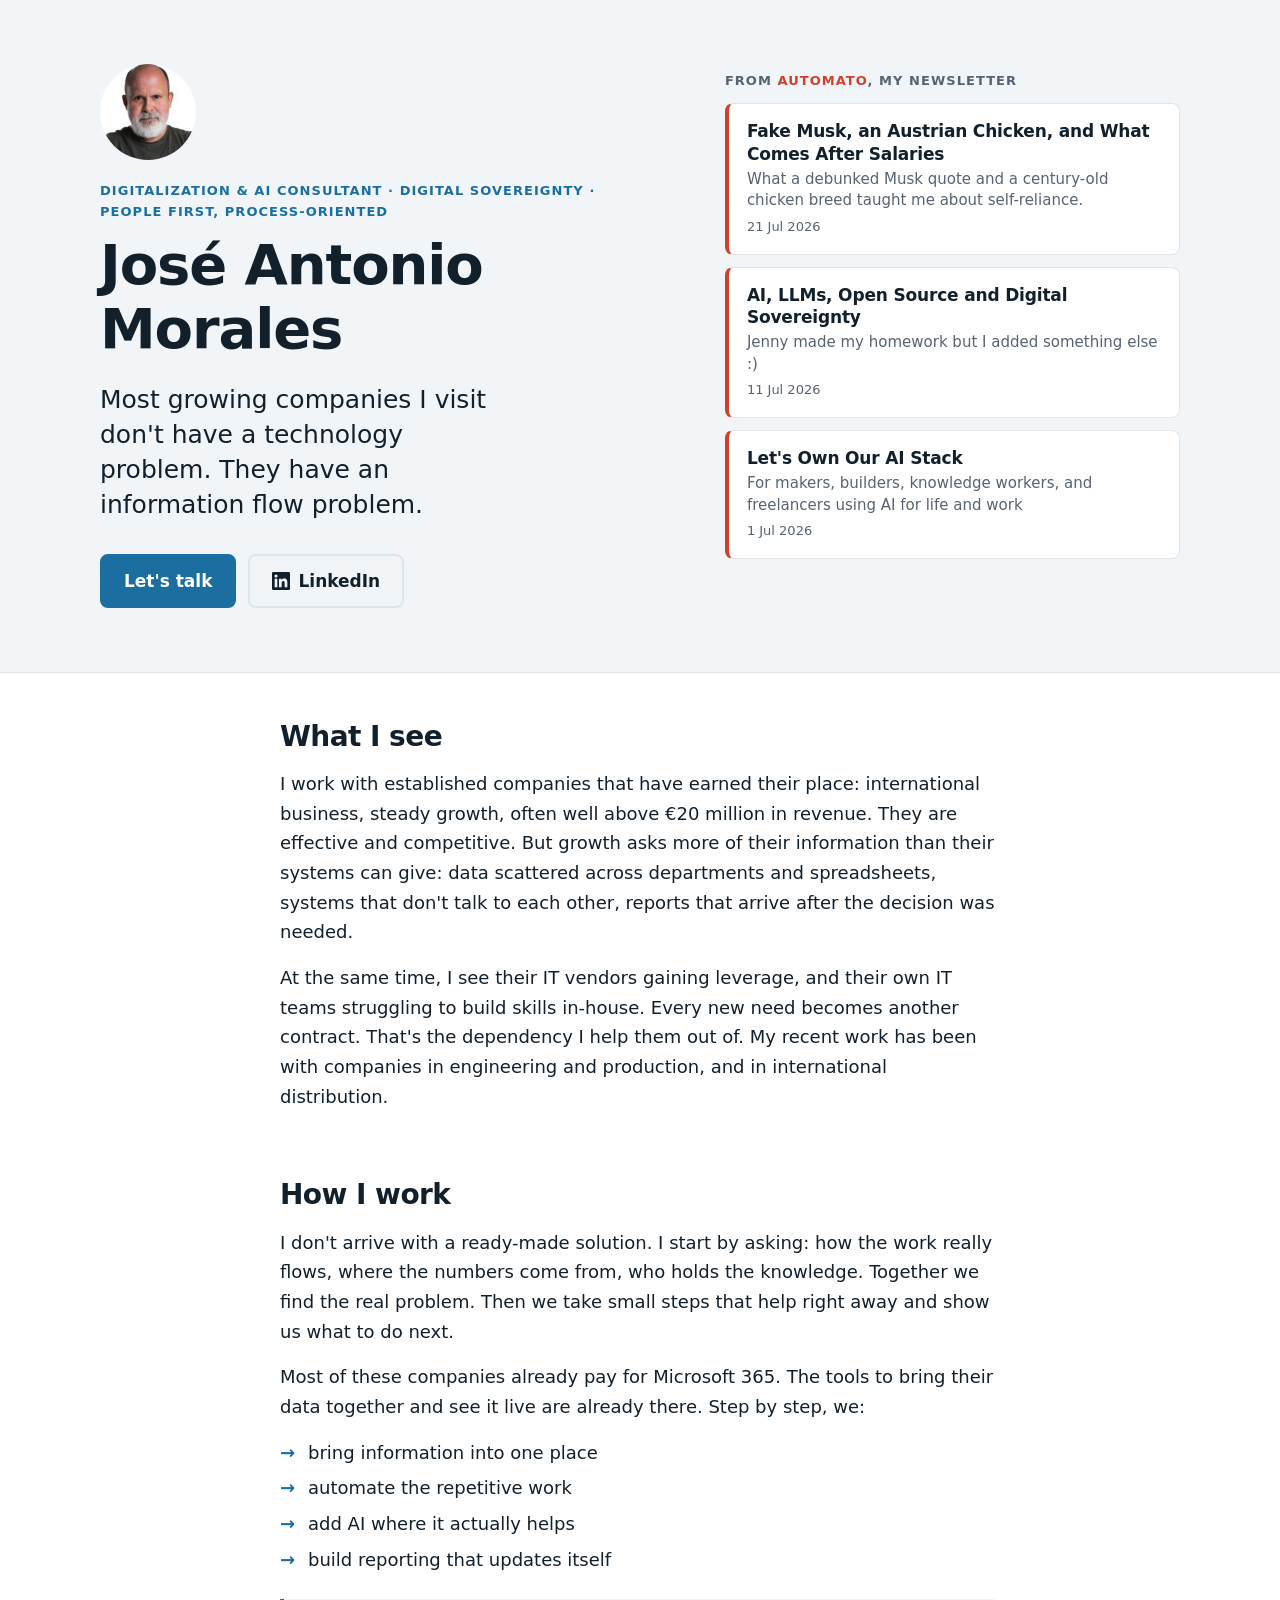
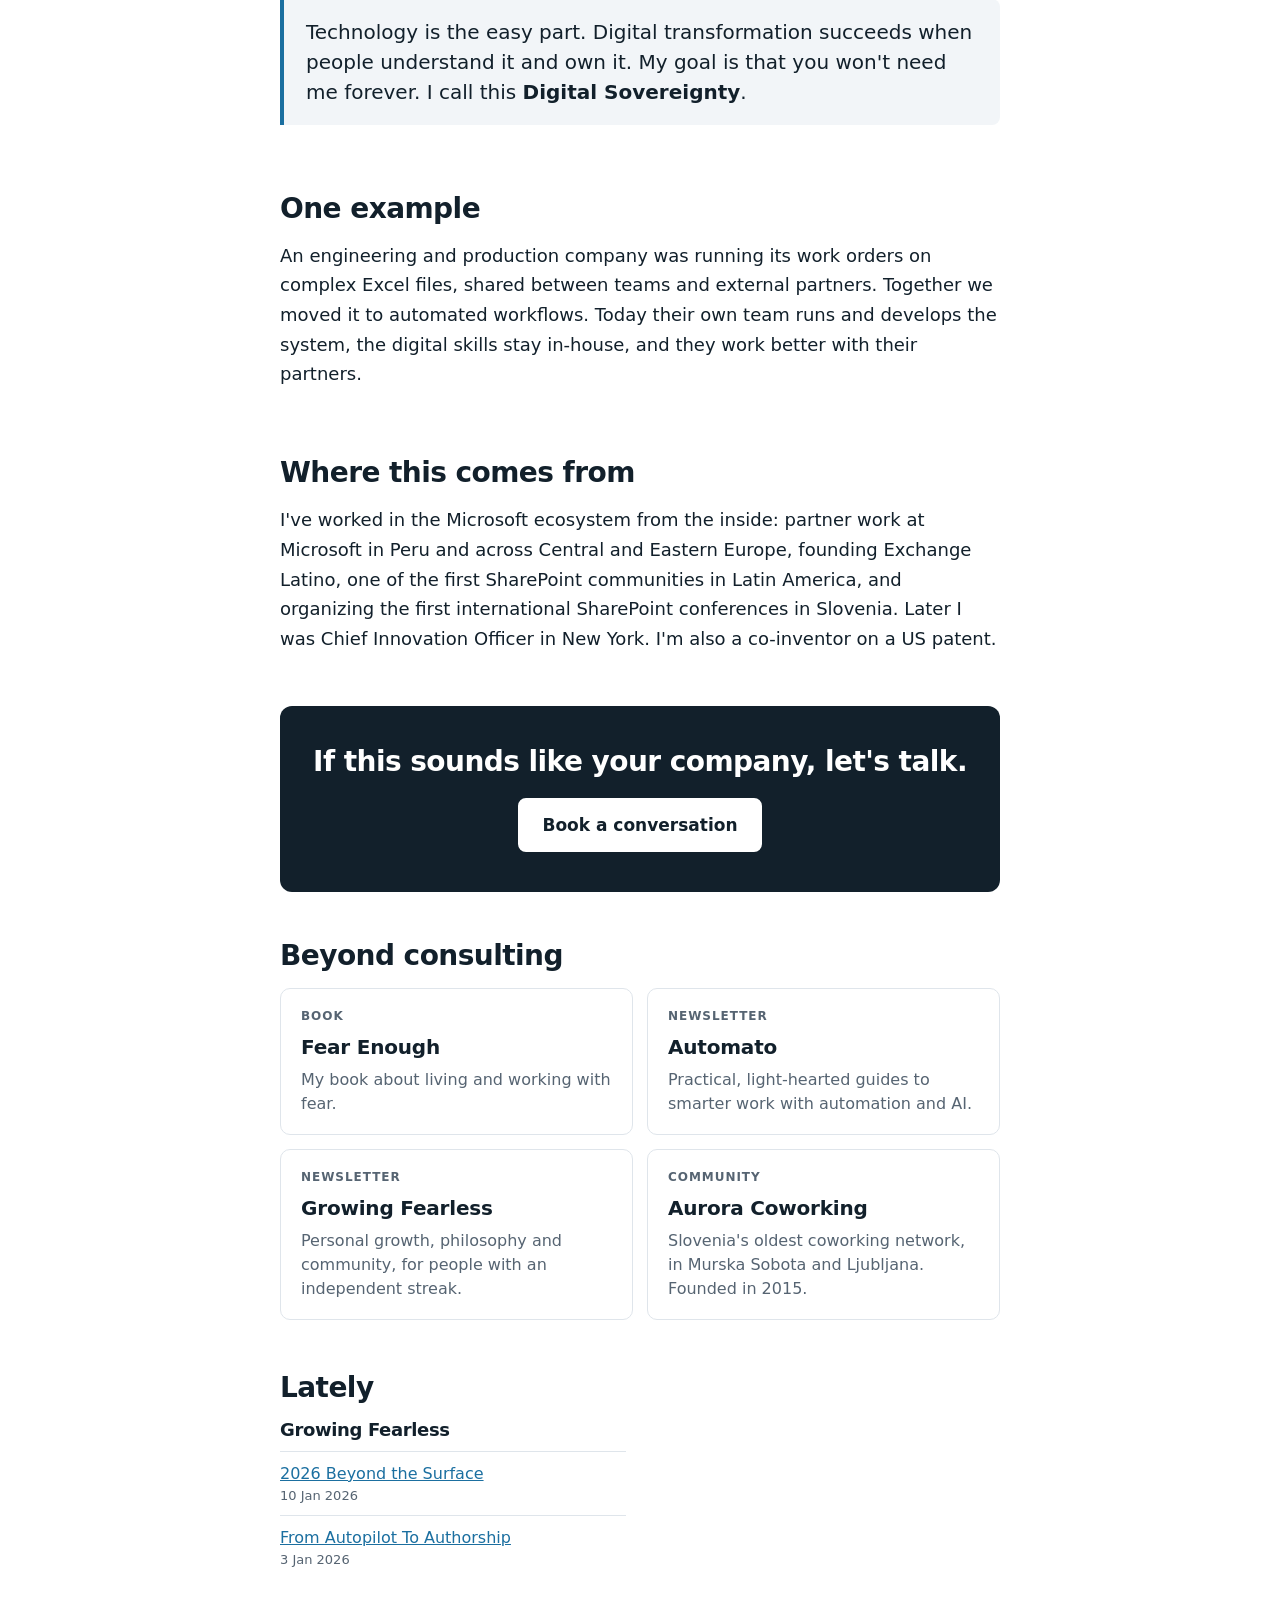
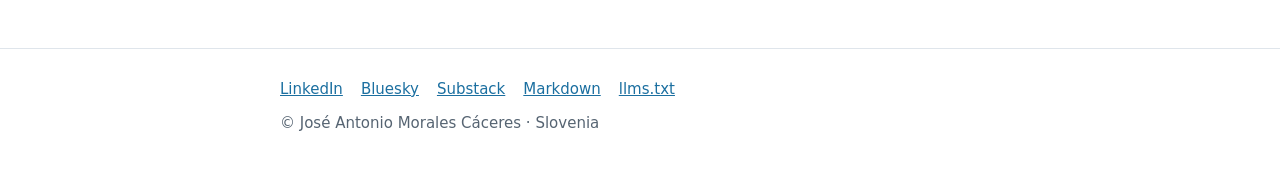
==== index.html @ 381c2087 "Name the industries; example is an engineering and production company Co-Authored-By: Claude Opus 5." ====
<!doctype html>
<html lang="en">
<head>
<meta charset="utf-8">
<meta name="viewport" content="width=device-width, initial-scale=1">
<title>José Antonio Morales – Digitalization &amp; AI Consultant</title>
<meta name="description" content="I help companies move from scattered Excel files to one system they own, with live reporting and AI where it helps. Microsoft 365, SharePoint, Digital Sovereignty.">
<link rel="canonical" href="https://jose.morales.si/">
<meta property="og:type" content="website">
<meta property="og:url" content="https://jose.morales.si/">
<meta property="og:title" content="José Antonio Morales – Digitalization &amp; AI Consultant">
<meta property="og:description" content="From scattered spreadsheets to one system your team owns. Digital Sovereignty, Microsoft 365 and AI.">
<meta property="og:image" content="https://jose.morales.si/assets/card.jpg">
<meta name="twitter:card" content="summary_large_image">
<link rel="alternate" type="text/markdown" href="/index.md" title="This page as Markdown">
<link rel="stylesheet" href="/assets/style.css">
<script type="application/ld+json">
{
  "@context": "https://schema.org",
  "@type": "Person",
  "name": "José Antonio Morales Cáceres",
  "alternateName": "Jose Antonio Morales C.",
  "url": "https://jose.morales.si/",
  "jobTitle": "Digitalization & AI Consultant",
  "address": { "@type": "PostalAddress", "addressCountry": "SI" },
  "knowsAbout": ["Digital Sovereignty", "Microsoft 365", "SharePoint", "Workflow automation", "AI adoption", "Live reporting", "Community building"],
  "sameAs": [
    "https://www.linkedin.com/in/lijoseamorales/",
    "https://bsky.app/profile/morales.si",
    "https://automato.substack.com",
    "https://growingfearless.substack.com",
    "https://fearenough.com"
  ]
}
</script>
</head>
<body>

<header class="hero">
  <div class="wrap-wide hero-grid">
    <div class="hero-main">
      <img class="portrait" src="/assets/jose.jpg" alt="José Antonio Morales" width="96" height="96" onerror="this.remove()">
      <p class="eyebrow"><span>Digitalization &amp; AI Consultant</span> · <span>Digital Sovereignty</span> · <span>People first, process&#8209;oriented</span></p>
      <h1>José Antonio Morales</h1>
      <p class="lede">Most growing companies I visit don't have a technology problem. They have an information flow problem.</p>
      <div class="actions">
        <a class="btn" href="https://calendly.com/joseantoniomorales/b4contact-free-intro-call">Let's talk</a>
        <a class="btn btn-ghost" href="https://www.linkedin.com/in/lijoseamorales/">
          <svg aria-hidden="true" width="18" height="18" viewBox="0 0 24 24"><path fill="currentColor" d="M20.45 20.45h-3.56v-5.57c0-1.33-.03-3.04-1.85-3.04-1.85 0-2.14 1.45-2.14 2.94v5.67H9.34V9h3.42v1.56h.05c.48-.9 1.64-1.85 3.37-1.85 3.6 0 4.27 2.37 4.27 5.46v6.28zM5.34 7.43a2.06 2.06 0 1 1 0-4.13 2.06 2.06 0 0 1 0 4.13zM7.12 20.45H3.56V9h3.56v11.45zM22.22 0H1.77C.79 0 0 .77 0 1.73v20.54C0 23.23.79 24 1.77 24h20.45c.98 0 1.78-.77 1.78-1.73V1.73C24 .77 23.2 0 22.22 0z"/></svg>
          LinkedIn
        </a>
      </div>
    </div>
    <aside class="hero-side" aria-labelledby="automato-h">
      <p class="side-k" id="automato-h">From <a href="https://automato.substack.com">Automato</a>, my newsletter</p>
      <div id="automato-cards" class="side-cards">
        <a class="post" href="https://automato.substack.com"><span class="post-t">Read Automato</span><span class="post-d">Practical guides to smarter work with automation and AI.</span></a>
      </div>
    </aside>
  </div>
</header>

<main class="wrap">

  <section>
    <h2>What I see</h2>
    <p>I work with established companies that have earned their place: international business, steady growth, often well above €20 million in revenue. They are effective and competitive. But growth asks more of their information than their systems can give: data scattered across departments and spreadsheets, systems that don't talk to each other, reports that arrive after the decision was needed.</p>
    <p>At the same time, I see their IT vendors gaining leverage, and their own IT teams struggling to build skills in-house. Every new need becomes another contract. That's the dependency I help them out of. My recent work has been with companies in engineering and production, and in international distribution.</p>
  </section>

  <section>
    <h2>How I work</h2>
    <p>I don't arrive with a ready-made solution. I start by asking: how the work really flows, where the numbers come from, who holds the knowledge. Together we find the real problem. Then we take small steps that help right away and show us what to do next.</p>
    <p>Most of these companies already pay for Microsoft 365. The tools to bring their data together and see it live are already there. Step by step, we:</p>
    <ul class="ticks">
      <li>bring information into one place</li>
      <li>automate the repetitive work</li>
      <li>add AI where it actually helps</li>
      <li>build reporting that updates itself</li>
    </ul>
    <p class="pull">Technology is the easy part. Digital transformation succeeds when people understand it and own it. My goal is that you won't need me forever. I call this <strong>Digital Sovereignty</strong>.</p>
  </section>

  <section>
    <h2>One example</h2>
    <p>An engineering and production company was running its work orders on complex Excel files, shared between teams and external partners. Together we moved it to automated workflows. Today their own team runs and develops the system, the digital skills stay in-house, and they work better with their partners.</p>
  </section>

  <section>
    <h2>Where this comes from</h2>
    <p>I've worked in the Microsoft ecosystem from the inside: partner work at Microsoft in Peru and across Central and Eastern Europe, founding Exchange Latino, one of the first SharePoint communities in Latin America, and organizing the first international SharePoint conferences in Slovenia. Later I was Chief Innovation Officer in New York. I'm also a co-inventor on a US patent.</p>
  </section>

  <section class="cta">
    <h2>If this sounds like your company, let's talk.</h2>
    <a class="btn" href="https://calendly.com/joseantoniomorales/b4contact-free-intro-call">Book a conversation</a>
  </section>

  <section>
    <h2>Beyond consulting</h2>
    <div class="cards">
      <a class="card" href="https://fearenough.com">
        <span class="card-k">Book</span>
        <span class="card-t">Fear Enough</span>
        <span class="card-d">My book about living and working with fear.</span>
      </a>
      <a class="card" href="https://automato.substack.com">
        <span class="card-k">Newsletter</span>
        <span class="card-t">Automato</span>
        <span class="card-d">Practical, light-hearted guides to smarter work with automation and AI.</span>
      </a>
      <a class="card" href="https://growingfearless.substack.com">
        <span class="card-k">Newsletter</span>
        <span class="card-t">Growing Fearless</span>
        <span class="card-d">Personal growth, philosophy and community, for people with an independent streak.</span>
      </a>
      <a class="card" href="https://auroracoworking.com">
        <span class="card-k">Community</span>
        <span class="card-t">Aurora Coworking</span>
        <span class="card-d">Slovenia's oldest coworking network, in Murska Sobota and Ljubljana. Founded in 2015.</span>
      </a>
    </div>
  </section>

  <section id="latest" hidden>
    <h2>Lately</h2>
    <div class="latest-grid">
      <div id="col-posts" hidden><h3>Growing Fearless</h3><ul id="latest-posts" class="latest"></ul></div>
      <div id="col-sky" hidden><h3>On Bluesky</h3><ul id="latest-sky" class="latest"></ul></div>
    </div>
  </section>

</main>

<footer>
  <div class="wrap foot">
    <nav>
      <a href="https://www.linkedin.com/in/lijoseamorales/">LinkedIn</a>
      <a href="https://bsky.app/profile/morales.si">Bluesky</a>
      <a href="https://growingfearless.substack.com">Substack</a>
      <a href="/index.md">Markdown</a>
      <a href="/llms.txt">llms.txt</a>
    </nav>
    <p>© José Antonio Morales Cáceres · Slovenia</p>
  </div>
</footer>

<script src="/assets/latest.js" defer></script>
</body>
</html>
---- assets/style.css ----
/* jose.morales.si — no external fonts or trackers: everything is served from this site. */
:root {
  --bg: #ffffff;
  --surface: #f2f5f8;
  --ink: #12202b;          /* deep navy */
  --ink-2: #566472;
  --line: #dfe5eb;
  --accent: #1b6fa0;       /* Role Models blue #2193C7, darkened for readable contrast */
  --accent-hover: #155a83;
  --accent-ink: #ffffff;
  --tomato: #d23f2a;       /* Automato */
  --sans: system-ui, -apple-system, "Segoe UI", Roboto, "Helvetica Neue", Arial, sans-serif;
}
@media (prefers-color-scheme: dark) {
  :root {
    --bg: #0e1620; --surface: #15202c; --ink: #e8edf2; --ink-2: #9aa8b5;
    --line: #253342; --accent: #5cb3e3; --accent-hover: #7cc4ec; --accent-ink: #0b1620; --tomato: #ff7a63;
  }
}
* { box-sizing: border-box; }
html { -webkit-text-size-adjust: 100%; }
body { margin: 0; background: var(--bg); color: var(--ink); font: 18px/1.65 var(--sans); }
.wrap { max-width: 760px; margin: 0 auto; padding: 0 20px; }
.wrap-wide { max-width: 1120px; margin: 0 auto; padding: 0 20px; }
a { color: var(--accent); }
h1, h2, h3 { font-weight: 700; line-height: 1.15; letter-spacing: -0.02em; }

/* Hero */
.hero { background: var(--surface); border-bottom: 1px solid var(--line); padding: 64px 0; }
.hero-grid { display: grid; grid-template-columns: minmax(0, 1.25fr) minmax(0, 1fr); gap: 56px; align-items: start; }
.portrait { display: block; width: 96px; height: 96px; object-fit: cover; border-radius: 50%; margin-bottom: 20px; }
.eyebrow span { white-space: nowrap; }
.eyebrow { margin: 0 0 10px; font-size: 13px; font-weight: 600; letter-spacing: .08em; text-transform: uppercase; color: var(--accent); }
h1 { font-size: clamp(38px, 5.5vw, 56px); margin: 0 0 20px; }
.lede { font-size: clamp(21px, 2.4vw, 25px); line-height: 1.4; margin: 0 0 32px; max-width: 26ch; color: var(--ink); }
.actions { display: flex; flex-wrap: wrap; gap: 12px; }

.btn {
  display: inline-flex; align-items: center; gap: 8px;
  background: var(--accent); color: var(--accent-ink); border: 2px solid var(--accent);
  padding: 11px 22px; border-radius: 8px; text-decoration: none; font-weight: 600; font-size: 17px;
}
.btn:hover { background: var(--accent-hover); border-color: var(--accent-hover); }
.btn-ghost { background: transparent; color: var(--ink); border-color: var(--line); }
.btn-ghost:hover { background: var(--bg); border-color: var(--ink-2); color: var(--ink); }

/* Automato cards beside the intro */
.side-k { margin: 6px 0 12px; font-size: 13px; font-weight: 600; letter-spacing: .08em; text-transform: uppercase; color: var(--ink-2); }
.side-k a { color: var(--tomato); text-decoration: none; }
.side-cards { display: flex; flex-direction: column; gap: 12px; }
.post {
  display: flex; flex-direction: column; gap: 4px; padding: 16px 18px;
  background: var(--bg); border: 1px solid var(--line); border-left: 4px solid var(--tomato); border-radius: 8px;
  text-decoration: none; color: var(--ink);
}
.post:hover { border-color: var(--ink-2); border-left-color: var(--tomato); }
.post-t { font-weight: 700; font-size: 17px; line-height: 1.3; letter-spacing: -0.01em; }
.post-d { font-size: 15px; line-height: 1.45; color: var(--ink-2); }
.post-m { font-size: 13px; color: var(--ink-2); }

/* Body sections */
main section { padding: 48px 0 4px; }
h2 { font-size: 28px; margin: 0 0 16px; }
p { margin: 0 0 16px; }
.ticks { list-style: none; padding: 0; margin: 0 0 24px; }
.ticks li { padding-left: 28px; position: relative; margin-bottom: 6px; }
.ticks li::before { content: "→"; position: absolute; left: 0; color: var(--accent); font-weight: 700; }
.pull { background: var(--surface); border-left: 4px solid var(--accent); padding: 18px 22px; border-radius: 0 8px 8px 0; font-size: 20px; line-height: 1.5; }

.cta { margin-top: 32px; padding: 40px 28px !important; background: var(--ink); color: var(--bg); border-radius: 12px; text-align: center; }
.cta h2 { margin-bottom: 20px; color: var(--bg); }
.cta .btn { background: var(--bg); color: var(--ink); border-color: var(--bg); }
.cta .btn:hover { background: var(--surface); border-color: var(--surface); }

.cards { display: grid; grid-template-columns: repeat(2, 1fr); gap: 14px; }
.card {
  display: flex; flex-direction: column; gap: 4px; padding: 18px 20px;
  border: 1px solid var(--line); border-radius: 10px; text-decoration: none; color: var(--ink);
}
.card:hover { border-color: var(--accent); }
.card-k { font-size: 12px; font-weight: 600; text-transform: uppercase; letter-spacing: .08em; color: var(--ink-2); }
.card-t { font-size: 20px; font-weight: 700; letter-spacing: -0.01em; }
.card-d { font-size: 16px; color: var(--ink-2); line-height: 1.5; }

.latest-grid { display: grid; grid-template-columns: 1fr 1fr; gap: 28px; }
h3 { font-size: 18px; margin: 0 0 10px; }
.latest { list-style: none; padding: 0; margin: 0; }
.latest li { padding: 10px 0; border-top: 1px solid var(--line); font-size: 16px; line-height: 1.5; }
.latest small { display: block; color: var(--ink-2); font-size: 13px; }

footer { margin-top: 64px; border-top: 1px solid var(--line); padding: 28px 0 40px; font-size: 15px; color: var(--ink-2); }
.foot nav { display: flex; flex-wrap: wrap; gap: 18px; margin-bottom: 10px; }

@media (max-width: 860px) {
  .hero { padding: 44px 0; }
  .hero-grid { grid-template-columns: 1fr; gap: 40px; }
}
@media (max-width: 640px) {
  .cards, .latest-grid { grid-template-columns: 1fr; }
  .portrait { width: 80px; height: 80px; }
}
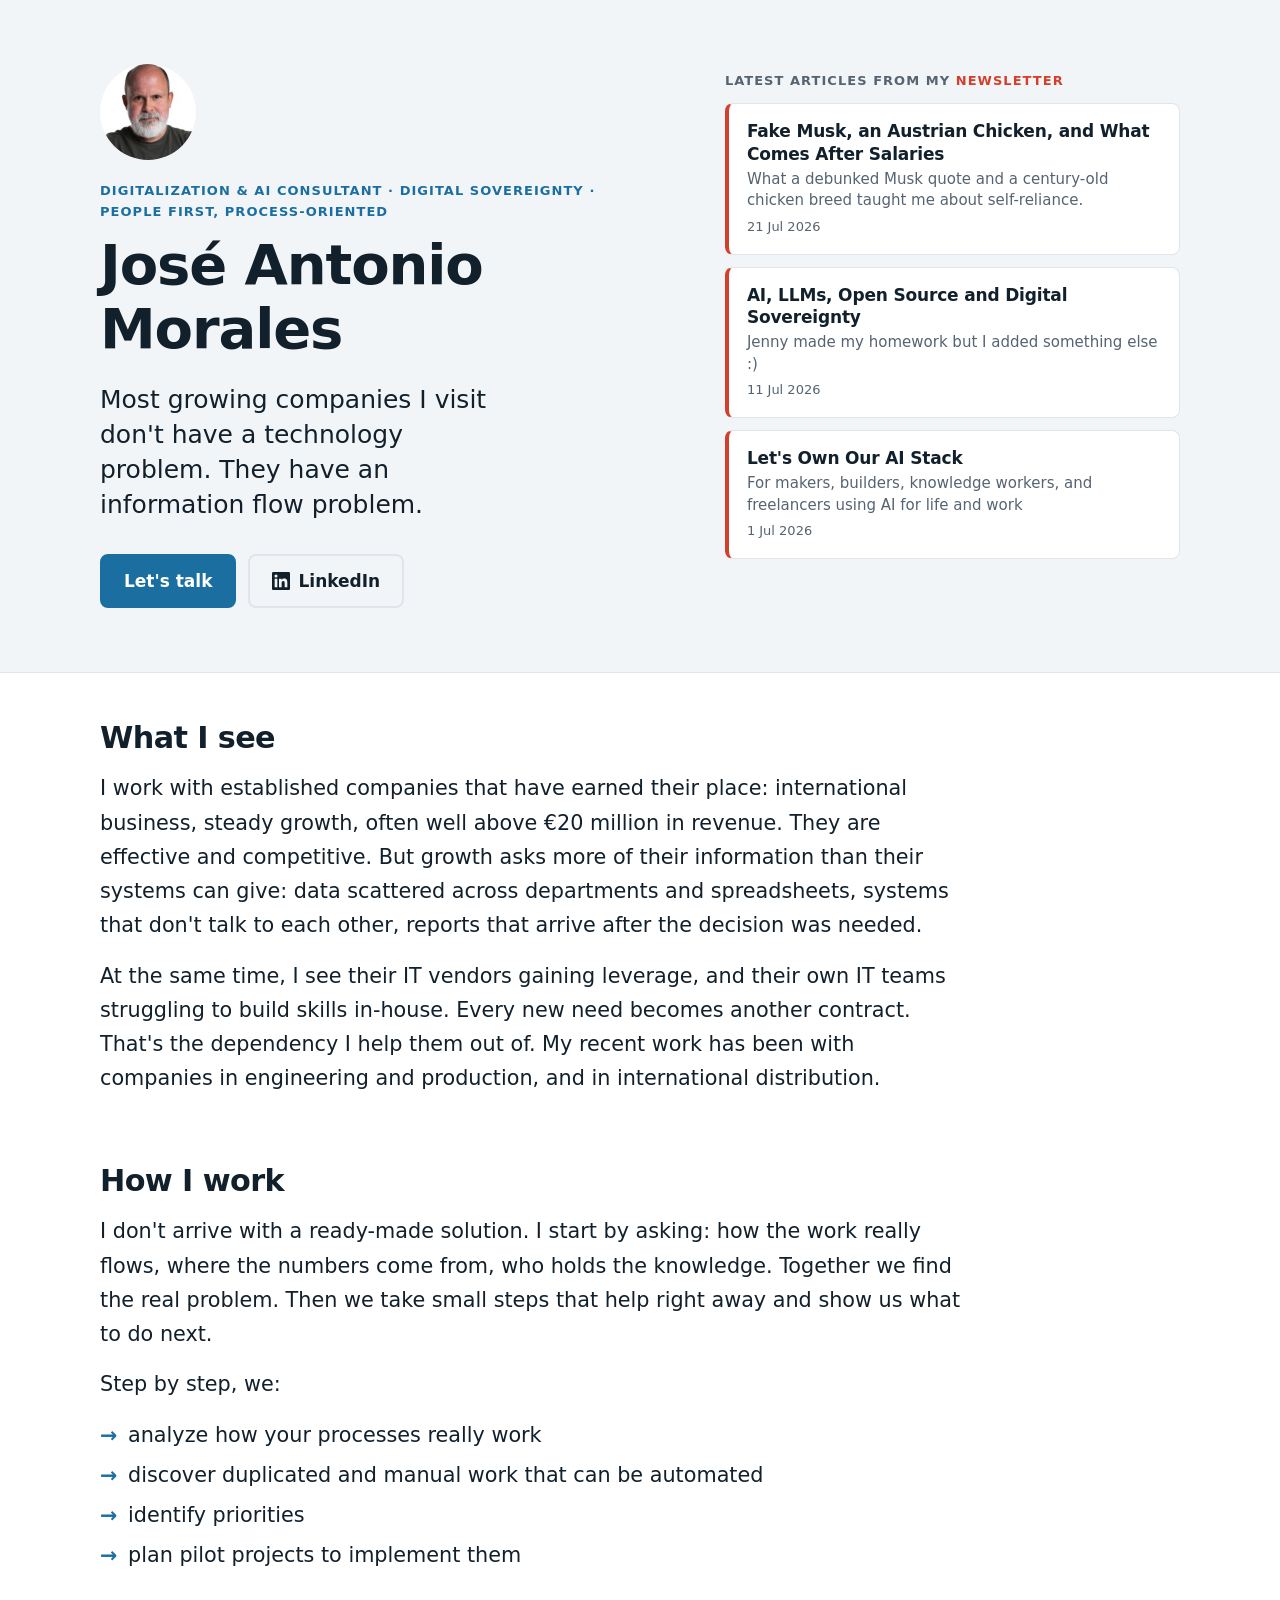
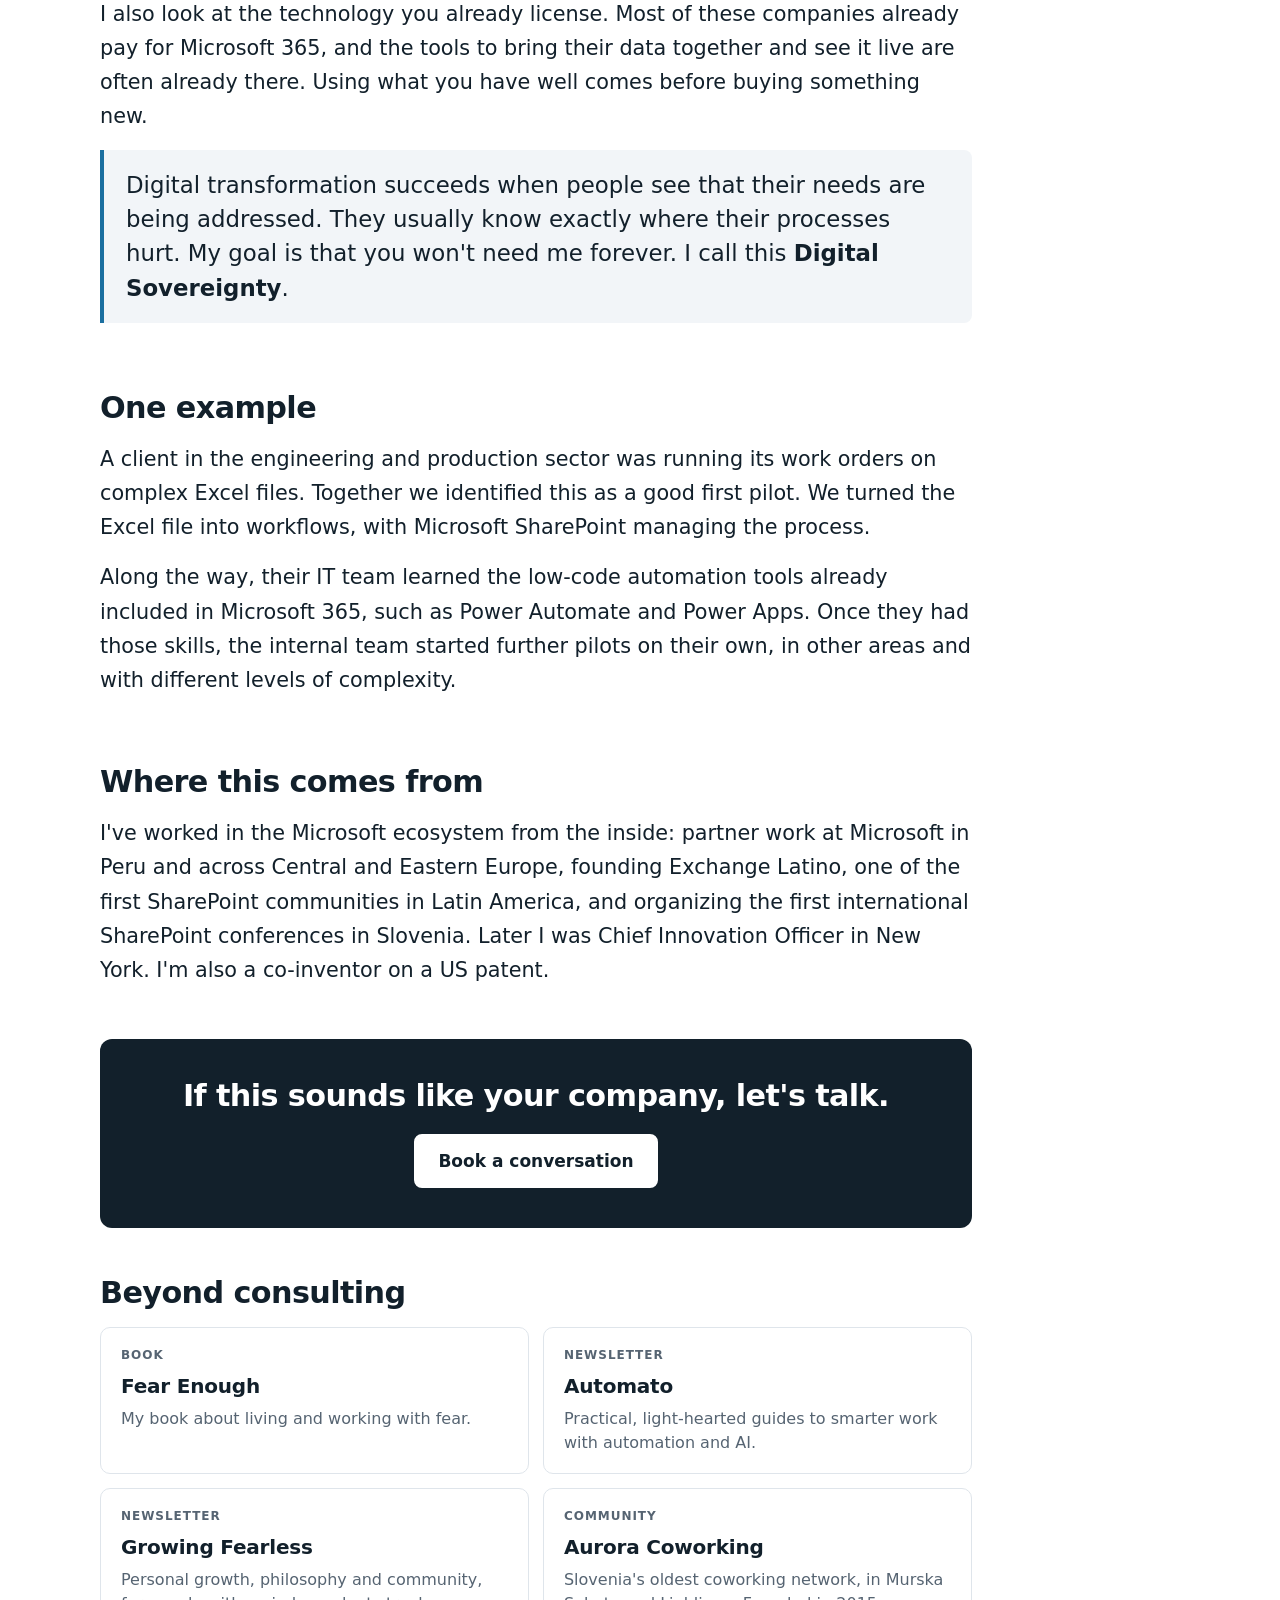
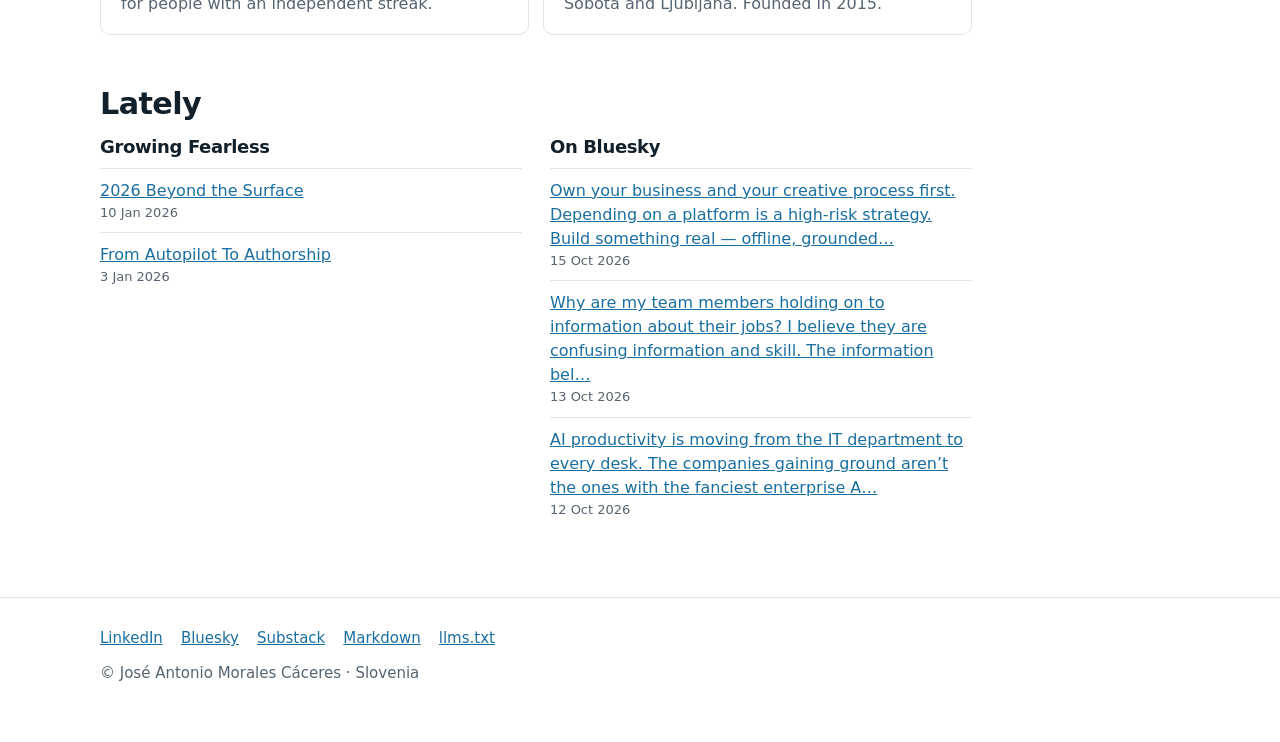
==== commit 9da72bbe: "Review round: method steps, licensed-tech point, pilot example, aligned body with growing text Co-Au" ====
--- a/index.html
+++ b/index.html
@@ -52,15 +52,15 @@
       </div>
     </div>
     <aside class="hero-side" aria-labelledby="automato-h">
-      <p class="side-k" id="automato-h">From <a href="https://automato.substack.com">Automato</a>, my newsletter</p>
+      <p class="side-k" id="automato-h">Latest articles from my <a href="https://automato.substack.com">newsletter</a></p>
       <div id="automato-cards" class="side-cards">
-        <a class="post" href="https://automato.substack.com"><span class="post-t">Read Automato</span><span class="post-d">Practical guides to smarter work with automation and AI.</span></a>
+        <a class="post" href="https://automato.substack.com"><span class="post-t">Read my newsletter</span><span class="post-d">Practical guides to smarter work with automation and AI.</span></a>
       </div>
     </aside>
   </div>
 </header>
 
-<main class="wrap">
+<main class="wrap-wide">
 
   <section>
     <h2>What I see</h2>
@@ -71,19 +71,21 @@
   <section>
     <h2>How I work</h2>
     <p>I don't arrive with a ready-made solution. I start by asking: how the work really flows, where the numbers come from, who holds the knowledge. Together we find the real problem. Then we take small steps that help right away and show us what to do next.</p>
-    <p>Most of these companies already pay for Microsoft 365. The tools to bring their data together and see it live are already there. Step by step, we:</p>
+    <p>Step by step, we:</p>
     <ul class="ticks">
-      <li>bring information into one place</li>
-      <li>automate the repetitive work</li>
-      <li>add AI where it actually helps</li>
-      <li>build reporting that updates itself</li>
+      <li>analyze how your processes really work</li>
+      <li>discover duplicated and manual work that can be automated</li>
+      <li>identify priorities</li>
+      <li>plan pilot projects to implement them</li>
     </ul>
-    <p class="pull">Technology is the easy part. Digital transformation succeeds when people understand it and own it. My goal is that you won't need me forever. I call this <strong>Digital Sovereignty</strong>.</p>
+    <p>I also look at the technology you already license. Most of these companies already pay for Microsoft 365, and the tools to bring their data together and see it live are often already there. Using what you have well comes before buying something new.</p>
+    <p class="pull">Digital transformation succeeds when people see that their needs are being addressed. They usually know exactly where their processes hurt. My goal is that you won't need me forever. I call this <strong>Digital Sovereignty</strong>.</p>
   </section>
 
   <section>
     <h2>One example</h2>
-    <p>An engineering and production company was running its work orders on complex Excel files, shared between teams and external partners. Together we moved it to automated workflows. Today their own team runs and develops the system, the digital skills stay in-house, and they work better with their partners.</p>
+    <p>A client in the engineering and production sector was running its work orders on complex Excel files. Together we identified this as a good first pilot. We turned the Excel file into workflows, with Microsoft SharePoint managing the process.</p>
+    <p>Along the way, their IT team learned the low-code automation tools already included in Microsoft 365, such as Power Automate and Power Apps. Once they had those skills, the internal team started further pilots on their own, in other areas and with different levels of complexity.</p>
   </section>
 
   <section>
@@ -133,7 +135,7 @@
 </main>
 
 <footer>
-  <div class="wrap foot">
+  <div class="wrap-wide foot">
     <nav>
       <a href="https://www.linkedin.com/in/lijoseamorales/">LinkedIn</a>
       <a href="https://bsky.app/profile/morales.si">Bluesky</a>
--- a/assets/style.css
+++ b/assets/style.css
@@ -20,6 +20,8 @@
 * { box-sizing: border-box; }
 html { -webkit-text-size-adjust: 100%; }
 body { margin: 0; background: var(--bg); color: var(--ink); font: 18px/1.65 var(--sans); }
+/* Body text grows with the screen: 18px on phones, up to 21px on large screens. */
+main { font-size: clamp(18px, 15px + 0.45vw, 21px); }
 .wrap { max-width: 760px; margin: 0 auto; padding: 0 20px; }
 .wrap-wide { max-width: 1120px; margin: 0 auto; padding: 0 20px; }
 a { color: var(--accent); }
@@ -59,13 +61,13 @@
 .post-m { font-size: 13px; color: var(--ink-2); }
 
 /* Body sections */
-main section { padding: 48px 0 4px; }
-h2 { font-size: 28px; margin: 0 0 16px; }
+main section { padding: 48px 0 4px; max-width: 42em; }  /* same left edge as the top section; ~75 characters per line */
+h2 { font-size: clamp(26px, 20px + 0.8vw, 34px); margin: 0 0 16px; }
 p { margin: 0 0 16px; }
 .ticks { list-style: none; padding: 0; margin: 0 0 24px; }
 .ticks li { padding-left: 28px; position: relative; margin-bottom: 6px; }
 .ticks li::before { content: "→"; position: absolute; left: 0; color: var(--accent); font-weight: 700; }
-.pull { background: var(--surface); border-left: 4px solid var(--accent); padding: 18px 22px; border-radius: 0 8px 8px 0; font-size: 20px; line-height: 1.5; }
+.pull { background: var(--surface); border-left: 4px solid var(--accent); padding: 18px 22px; border-radius: 0 8px 8px 0; font-size: 1.1em; line-height: 1.5; }
 
 .cta { margin-top: 32px; padding: 40px 28px !important; background: var(--ink); color: var(--bg); border-radius: 12px; text-align: center; }
 .cta h2 { margin-bottom: 20px; color: var(--bg); }
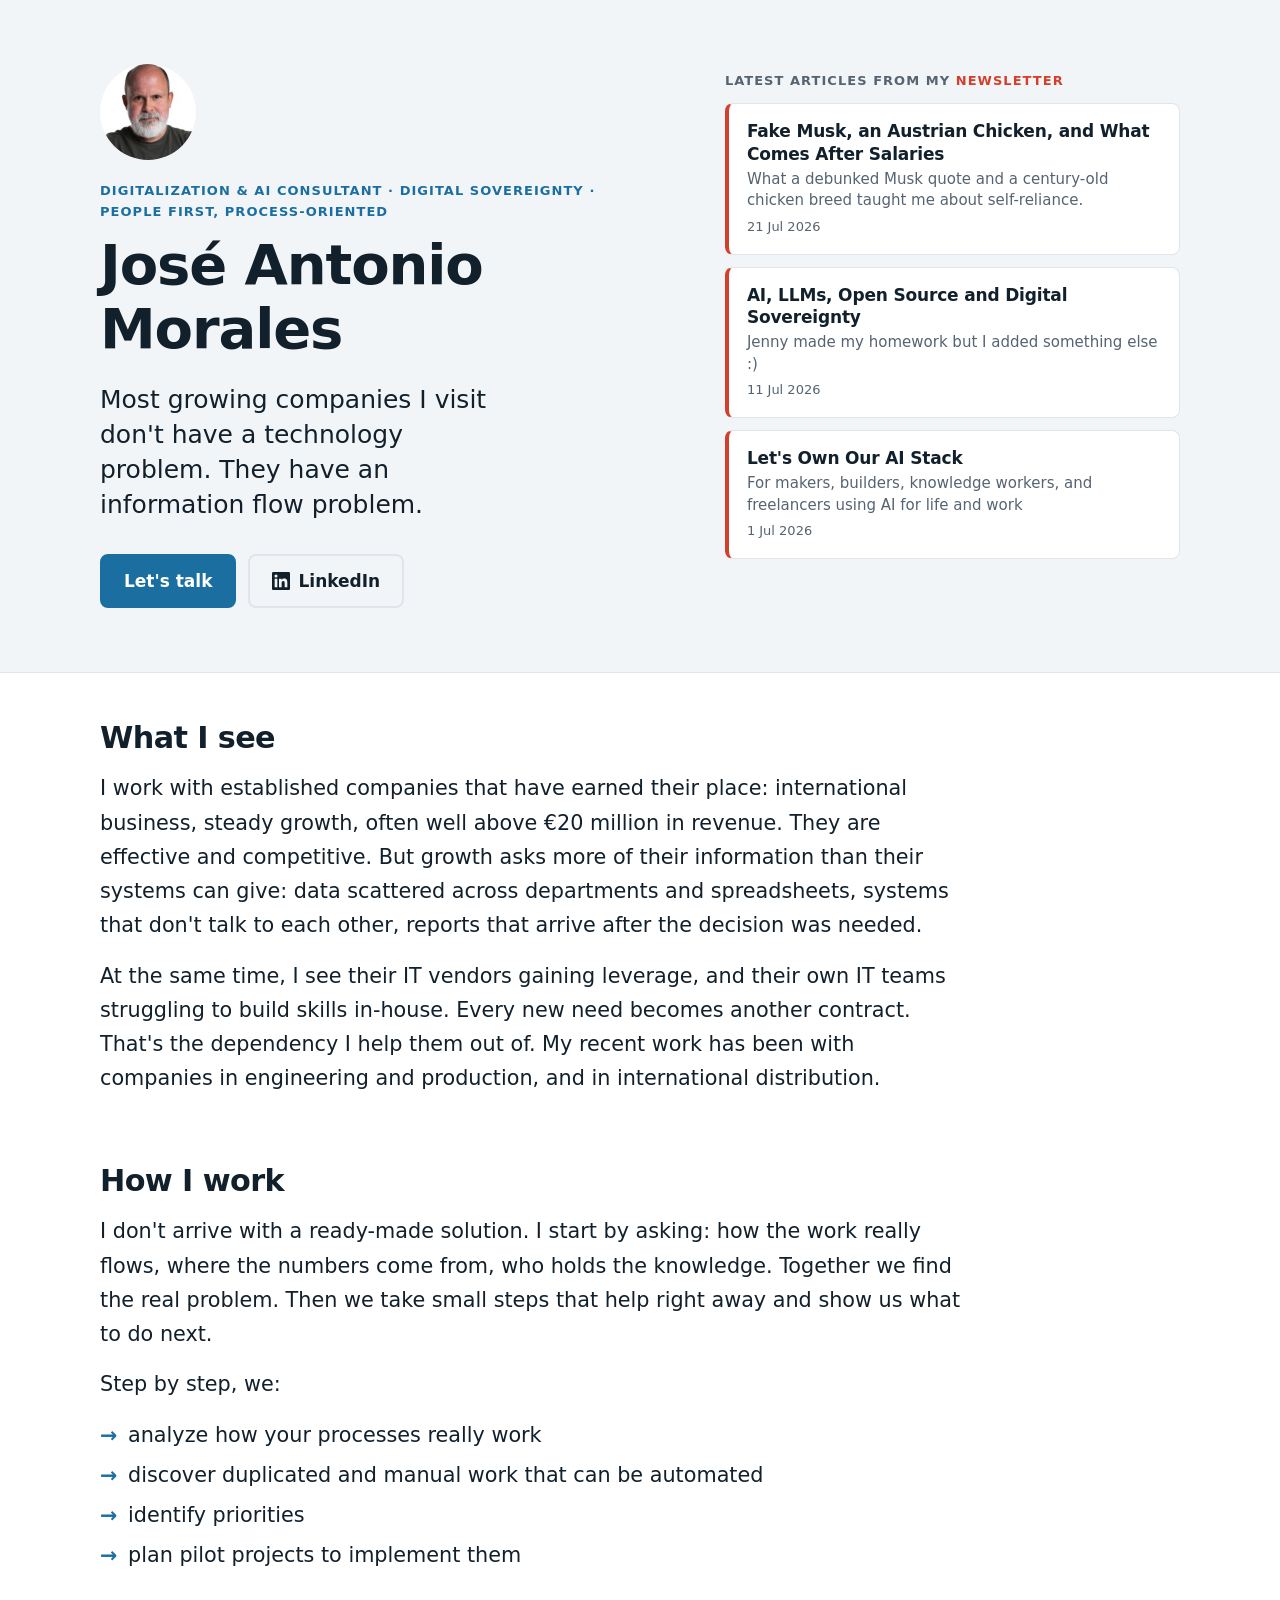
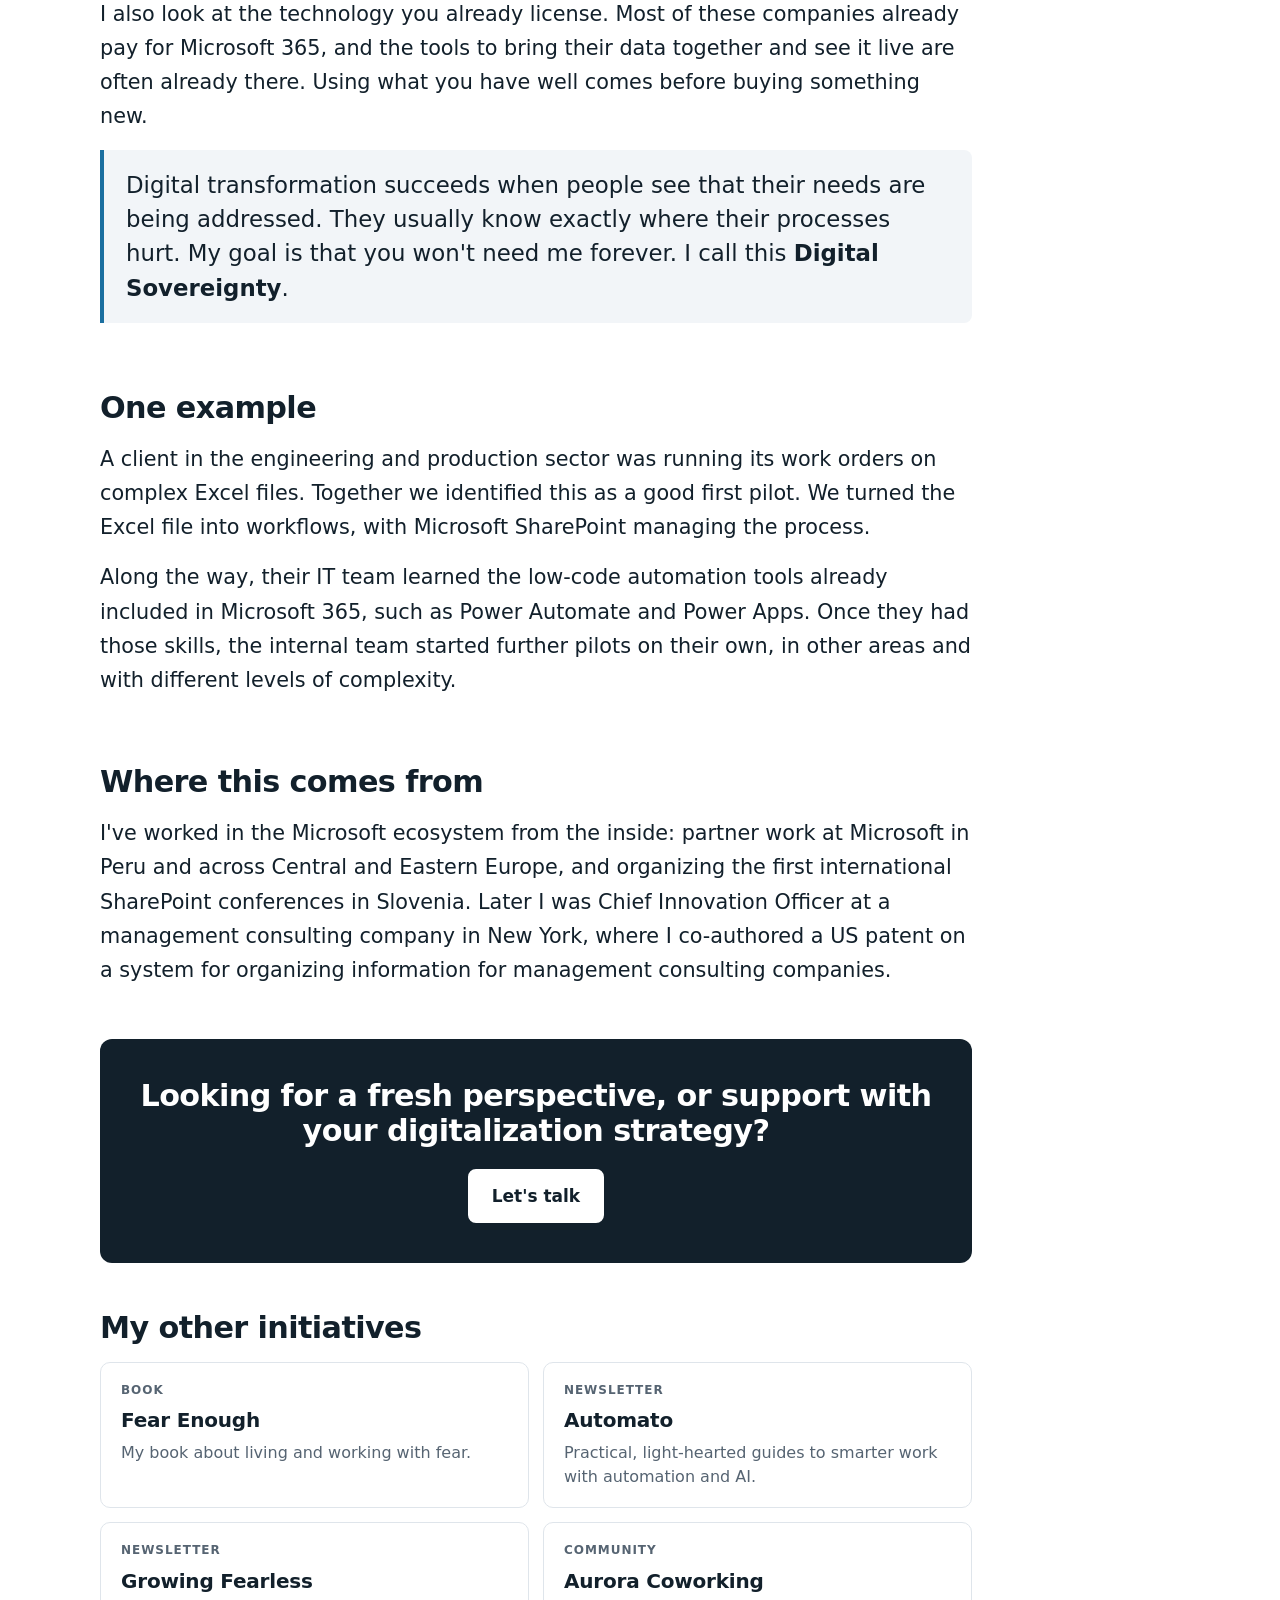
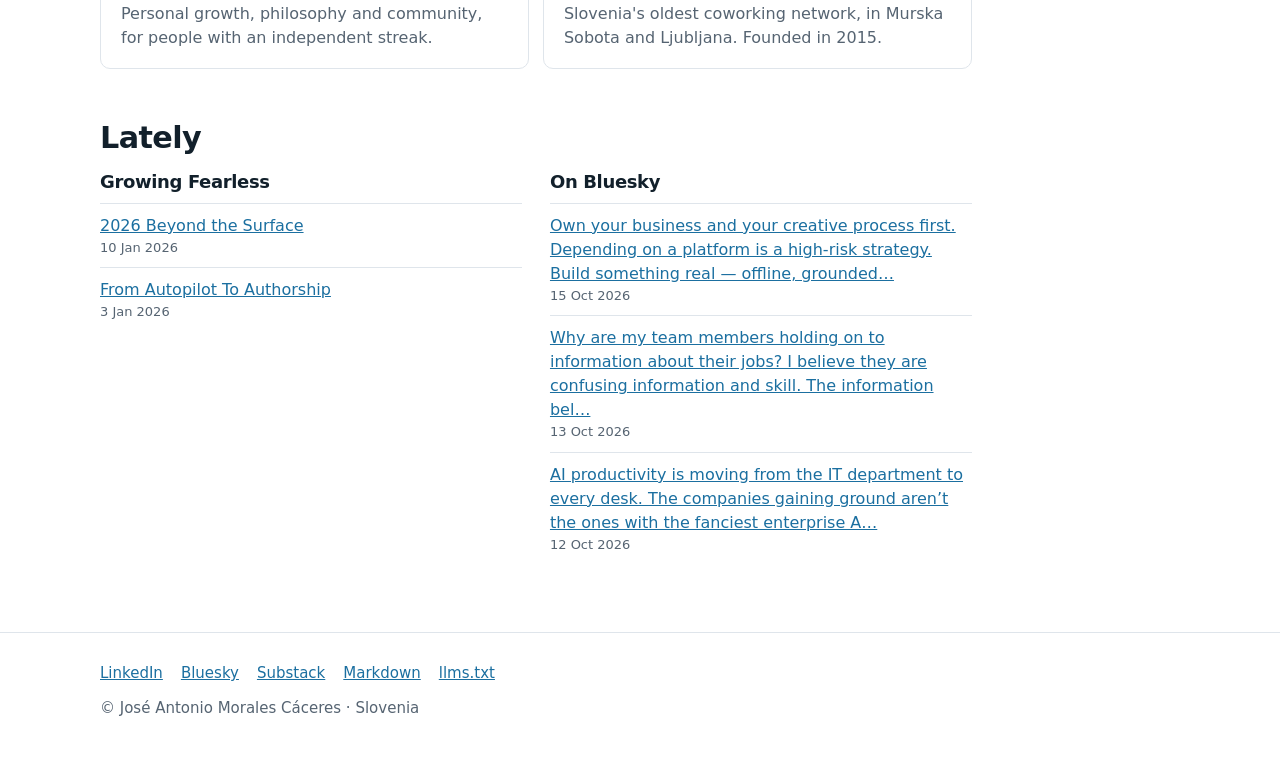
==== commit 9f4a86cf: "Background without Exchange Latino, NYC role and patent clarified, new call to action, 'My other ini" ====
--- a/index.html
+++ b/index.html
@@ -90,16 +90,16 @@
 
   <section>
     <h2>Where this comes from</h2>
-    <p>I've worked in the Microsoft ecosystem from the inside: partner work at Microsoft in Peru and across Central and Eastern Europe, founding Exchange Latino, one of the first SharePoint communities in Latin America, and organizing the first international SharePoint conferences in Slovenia. Later I was Chief Innovation Officer in New York. I'm also a co-inventor on a US patent.</p>
+    <p>I've worked in the Microsoft ecosystem from the inside: partner work at Microsoft in Peru and across Central and Eastern Europe, and organizing the first international SharePoint conferences in Slovenia. Later I was Chief Innovation Officer at a management consulting company in New York, where I co-authored a US patent on a system for organizing information for management consulting companies.</p>
   </section>
 
   <section class="cta">
-    <h2>If this sounds like your company, let's talk.</h2>
-    <a class="btn" href="https://calendly.com/joseantoniomorales/b4contact-free-intro-call">Book a conversation</a>
+    <h2>Looking for a fresh perspective, or support with your digitalization strategy?</h2>
+    <a class="btn" href="https://calendly.com/joseantoniomorales/b4contact-free-intro-call">Let's talk</a>
   </section>
 
   <section>
-    <h2>Beyond consulting</h2>
+    <h2>My other initiatives</h2>
     <div class="cards">
       <a class="card" href="https://fearenough.com">
         <span class="card-k">Book</span>
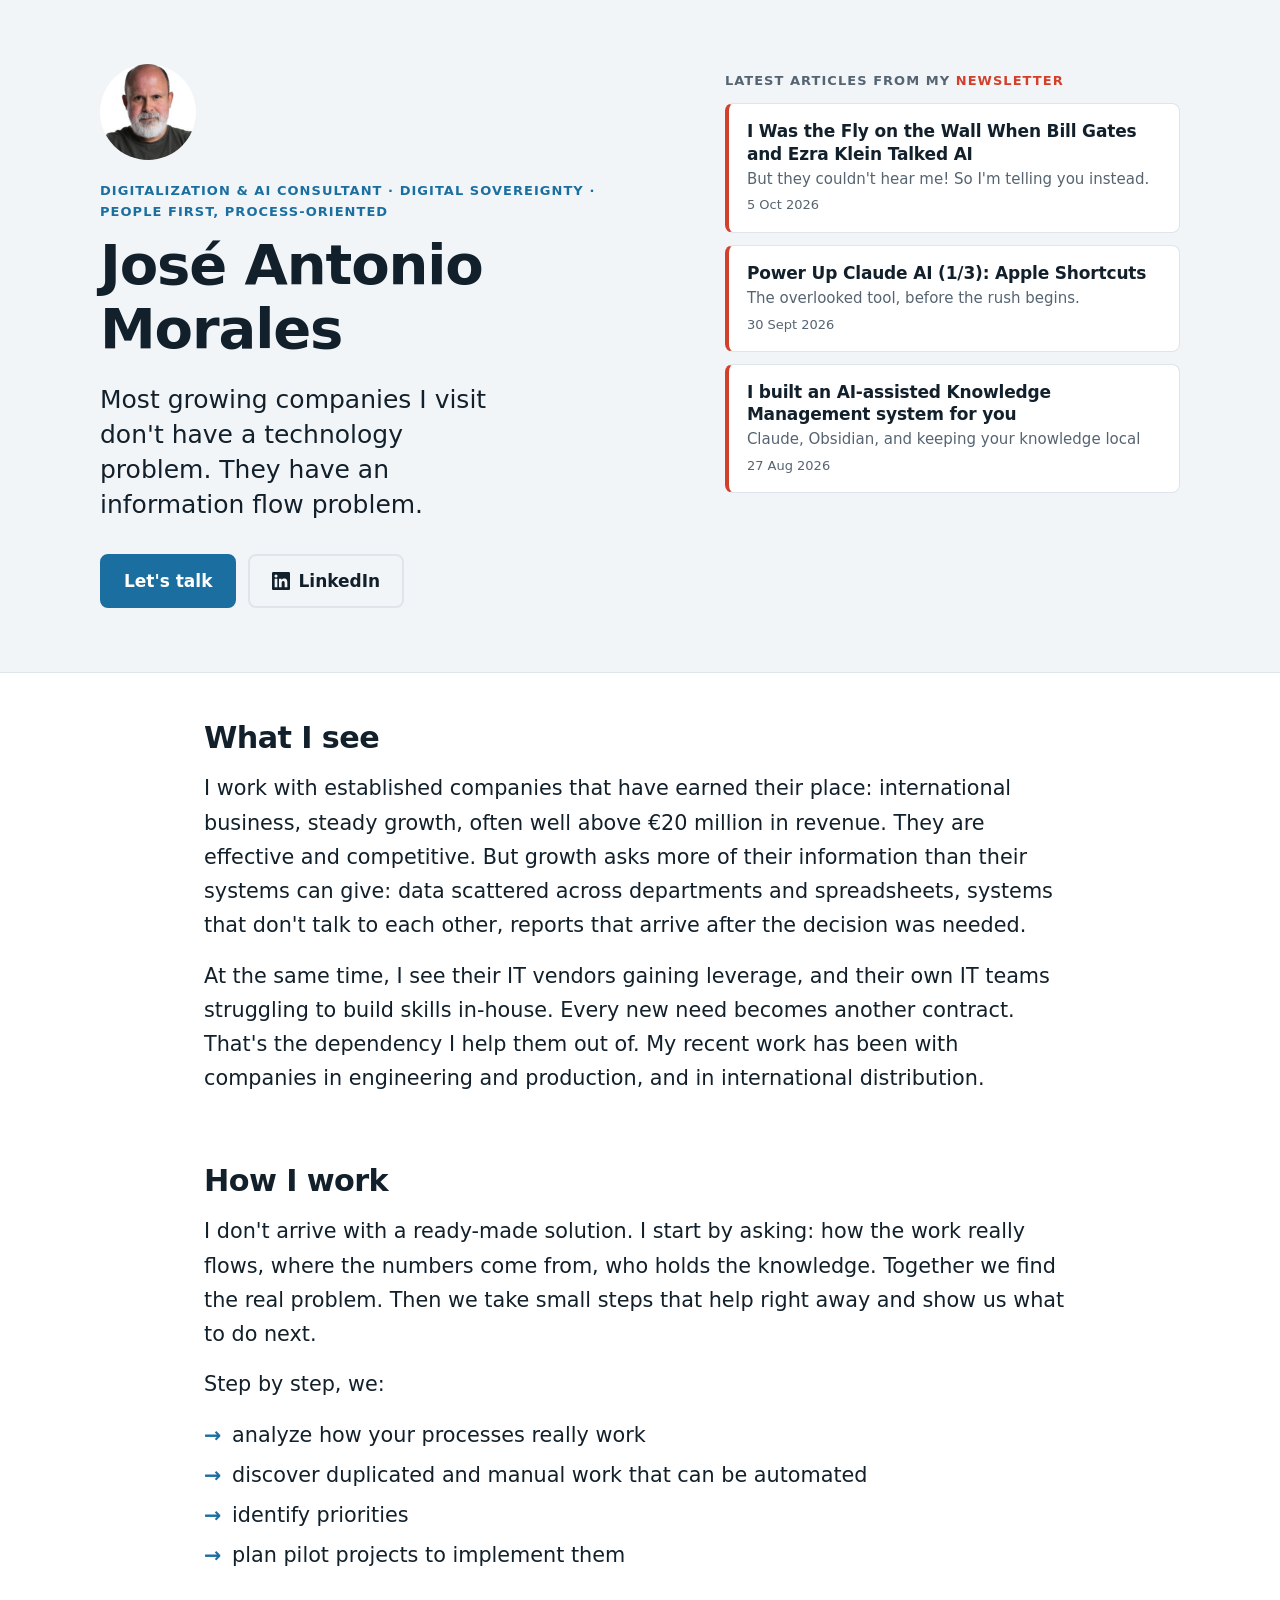
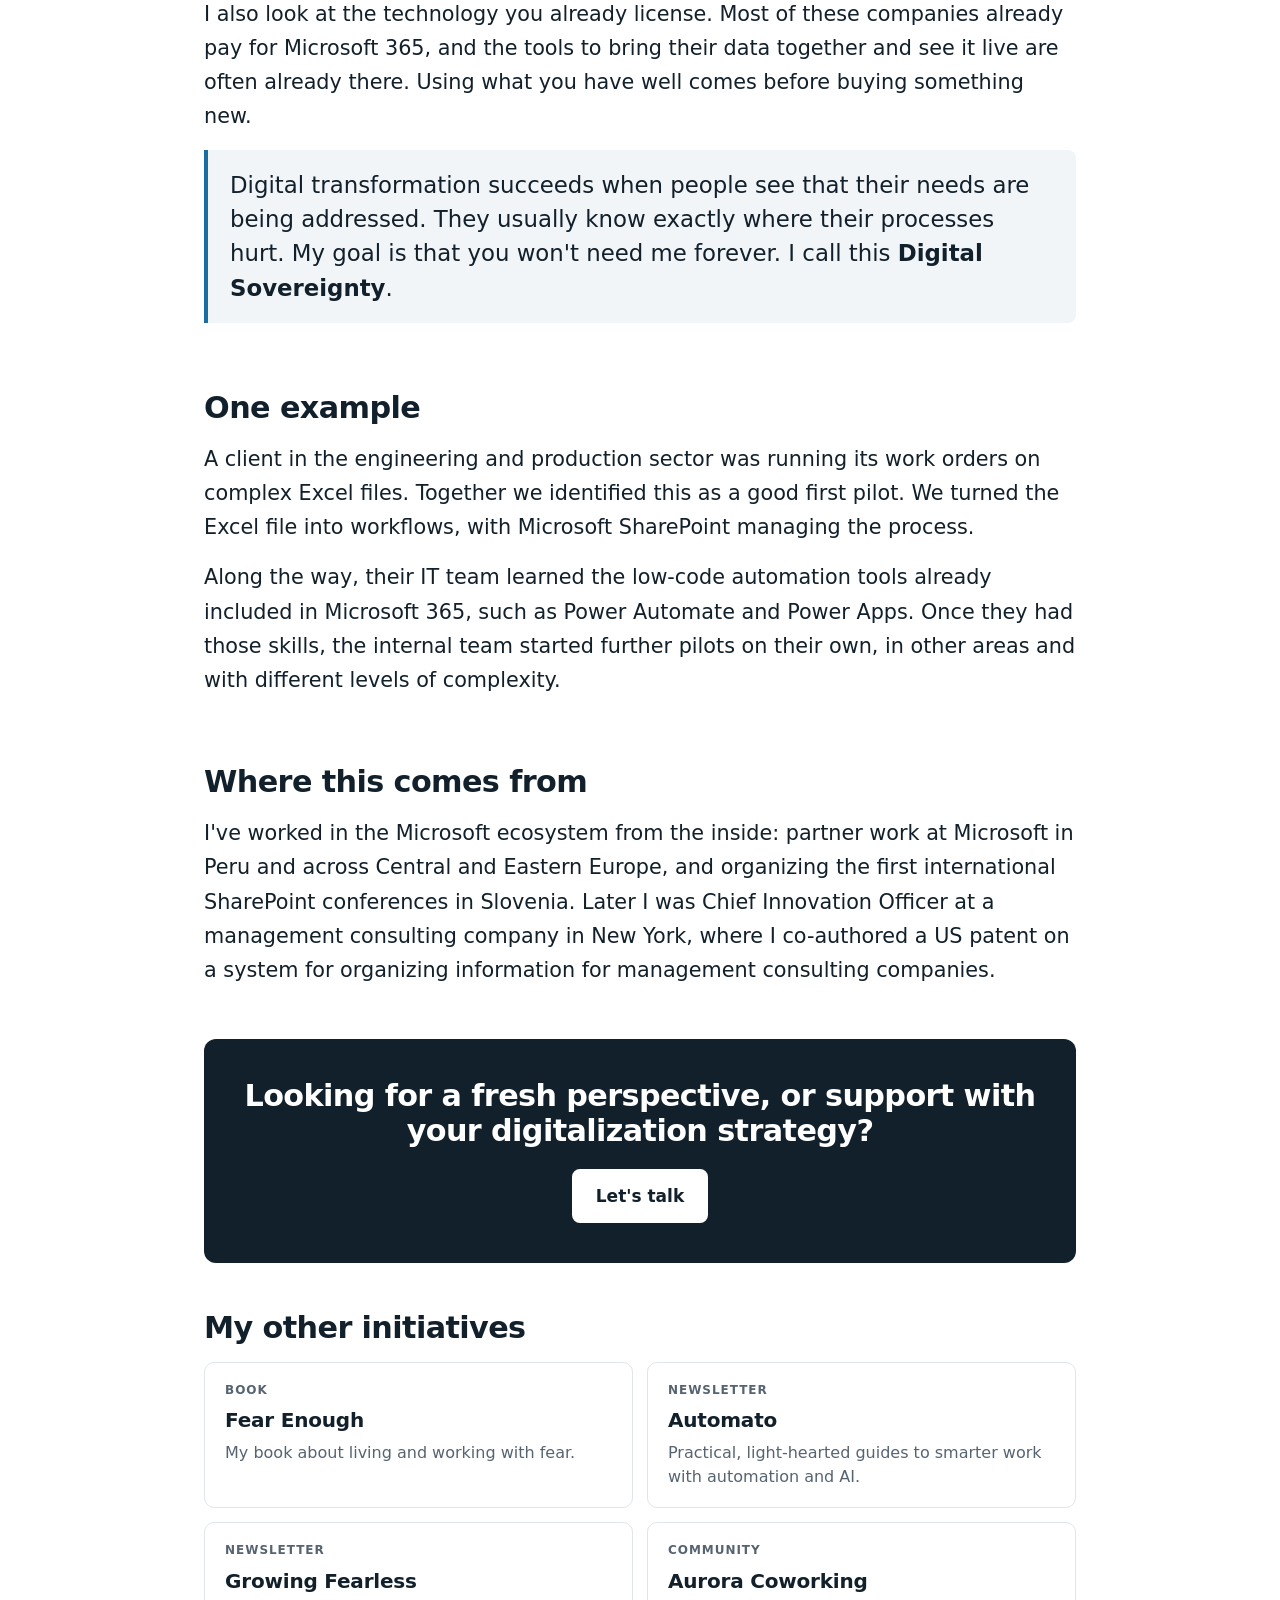
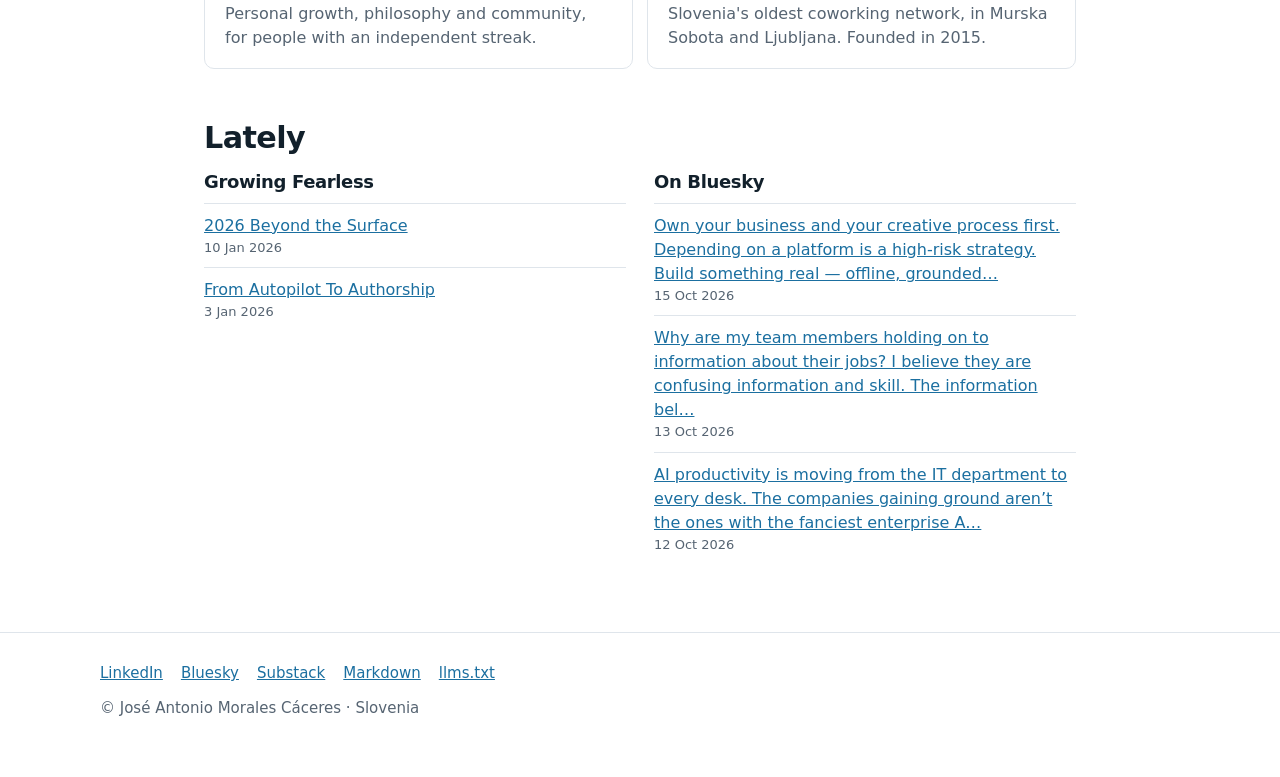
==== commit 4e8ffda7: "Article openings for AI assistants, robots.txt, external links in new tab, centred body Co-Authored-" ====
--- a/index.html
+++ b/index.html
@@ -44,17 +44,17 @@
       <h1>José Antonio Morales</h1>
       <p class="lede">Most growing companies I visit don't have a technology problem. They have an information flow problem.</p>
       <div class="actions">
-        <a class="btn" href="https://calendly.com/joseantoniomorales/b4contact-free-intro-call">Let's talk</a>
-        <a class="btn btn-ghost" href="https://www.linkedin.com/in/lijoseamorales/">
+        <a class="btn" href="https://calendly.com/joseantoniomorales/b4contact-free-intro-call" target="_blank" rel="noopener">Let's talk</a>
+        <a class="btn btn-ghost" href="https://www.linkedin.com/in/lijoseamorales/" target="_blank" rel="noopener">
           <svg aria-hidden="true" width="18" height="18" viewBox="0 0 24 24"><path fill="currentColor" d="M20.45 20.45h-3.56v-5.57c0-1.33-.03-3.04-1.85-3.04-1.85 0-2.14 1.45-2.14 2.94v5.67H9.34V9h3.42v1.56h.05c.48-.9 1.64-1.85 3.37-1.85 3.6 0 4.27 2.37 4.27 5.46v6.28zM5.34 7.43a2.06 2.06 0 1 1 0-4.13 2.06 2.06 0 0 1 0 4.13zM7.12 20.45H3.56V9h3.56v11.45zM22.22 0H1.77C.79 0 0 .77 0 1.73v20.54C0 23.23.79 24 1.77 24h20.45c.98 0 1.78-.77 1.78-1.73V1.73C24 .77 23.2 0 22.22 0z"/></svg>
           LinkedIn
         </a>
       </div>
     </div>
     <aside class="hero-side" aria-labelledby="automato-h">
-      <p class="side-k" id="automato-h">Latest articles from my <a href="https://automato.substack.com">newsletter</a></p>
+      <p class="side-k" id="automato-h">Latest articles from my <a href="https://automato.substack.com" target="_blank" rel="noopener">newsletter</a></p>
       <div id="automato-cards" class="side-cards">
-        <a class="post" href="https://automato.substack.com"><span class="post-t">Read my newsletter</span><span class="post-d">Practical guides to smarter work with automation and AI.</span></a>
+        <a class="post" href="https://automato.substack.com" target="_blank" rel="noopener"><span class="post-t">Read my newsletter</span><span class="post-d">Practical guides to smarter work with automation and AI.</span></a>
       </div>
     </aside>
   </div>
@@ -95,28 +95,28 @@
 
   <section class="cta">
     <h2>Looking for a fresh perspective, or support with your digitalization strategy?</h2>
-    <a class="btn" href="https://calendly.com/joseantoniomorales/b4contact-free-intro-call">Let's talk</a>
+    <a class="btn" href="https://calendly.com/joseantoniomorales/b4contact-free-intro-call" target="_blank" rel="noopener">Let's talk</a>
   </section>
 
   <section>
     <h2>My other initiatives</h2>
     <div class="cards">
-      <a class="card" href="https://fearenough.com">
+      <a class="card" href="https://fearenough.com" target="_blank" rel="noopener">
         <span class="card-k">Book</span>
         <span class="card-t">Fear Enough</span>
         <span class="card-d">My book about living and working with fear.</span>
       </a>
-      <a class="card" href="https://automato.substack.com">
+      <a class="card" href="https://automato.substack.com" target="_blank" rel="noopener">
         <span class="card-k">Newsletter</span>
         <span class="card-t">Automato</span>
         <span class="card-d">Practical, light-hearted guides to smarter work with automation and AI.</span>
       </a>
-      <a class="card" href="https://growingfearless.substack.com">
+      <a class="card" href="https://growingfearless.substack.com" target="_blank" rel="noopener">
         <span class="card-k">Newsletter</span>
         <span class="card-t">Growing Fearless</span>
         <span class="card-d">Personal growth, philosophy and community, for people with an independent streak.</span>
       </a>
-      <a class="card" href="https://auroracoworking.com">
+      <a class="card" href="https://auroracoworking.com" target="_blank" rel="noopener">
         <span class="card-k">Community</span>
         <span class="card-t">Aurora Coworking</span>
         <span class="card-d">Slovenia's oldest coworking network, in Murska Sobota and Ljubljana. Founded in 2015.</span>
@@ -137,9 +137,9 @@
 <footer>
   <div class="wrap-wide foot">
     <nav>
-      <a href="https://www.linkedin.com/in/lijoseamorales/">LinkedIn</a>
-      <a href="https://bsky.app/profile/morales.si">Bluesky</a>
-      <a href="https://growingfearless.substack.com">Substack</a>
+      <a href="https://www.linkedin.com/in/lijoseamorales/" target="_blank" rel="noopener">LinkedIn</a>
+      <a href="https://bsky.app/profile/morales.si" target="_blank" rel="noopener">Bluesky</a>
+      <a href="https://growingfearless.substack.com" target="_blank" rel="noopener">Substack</a>
       <a href="/index.md">Markdown</a>
       <a href="/llms.txt">llms.txt</a>
     </nav>
--- a/assets/style.css
+++ b/assets/style.css
@@ -61,7 +61,7 @@
 .post-m { font-size: 13px; color: var(--ink-2); }
 
 /* Body sections */
-main section { padding: 48px 0 4px; max-width: 42em; }  /* same left edge as the top section; ~75 characters per line */
+main section { padding: 48px 0 4px; max-width: 42em; margin-left: auto; margin-right: auto; }  /* centred reading column, ~75 characters per line */
 h2 { font-size: clamp(26px, 20px + 0.8vw, 34px); margin: 0 0 16px; }
 p { margin: 0 0 16px; }
 .ticks { list-style: none; padding: 0; margin: 0 0 24px; }
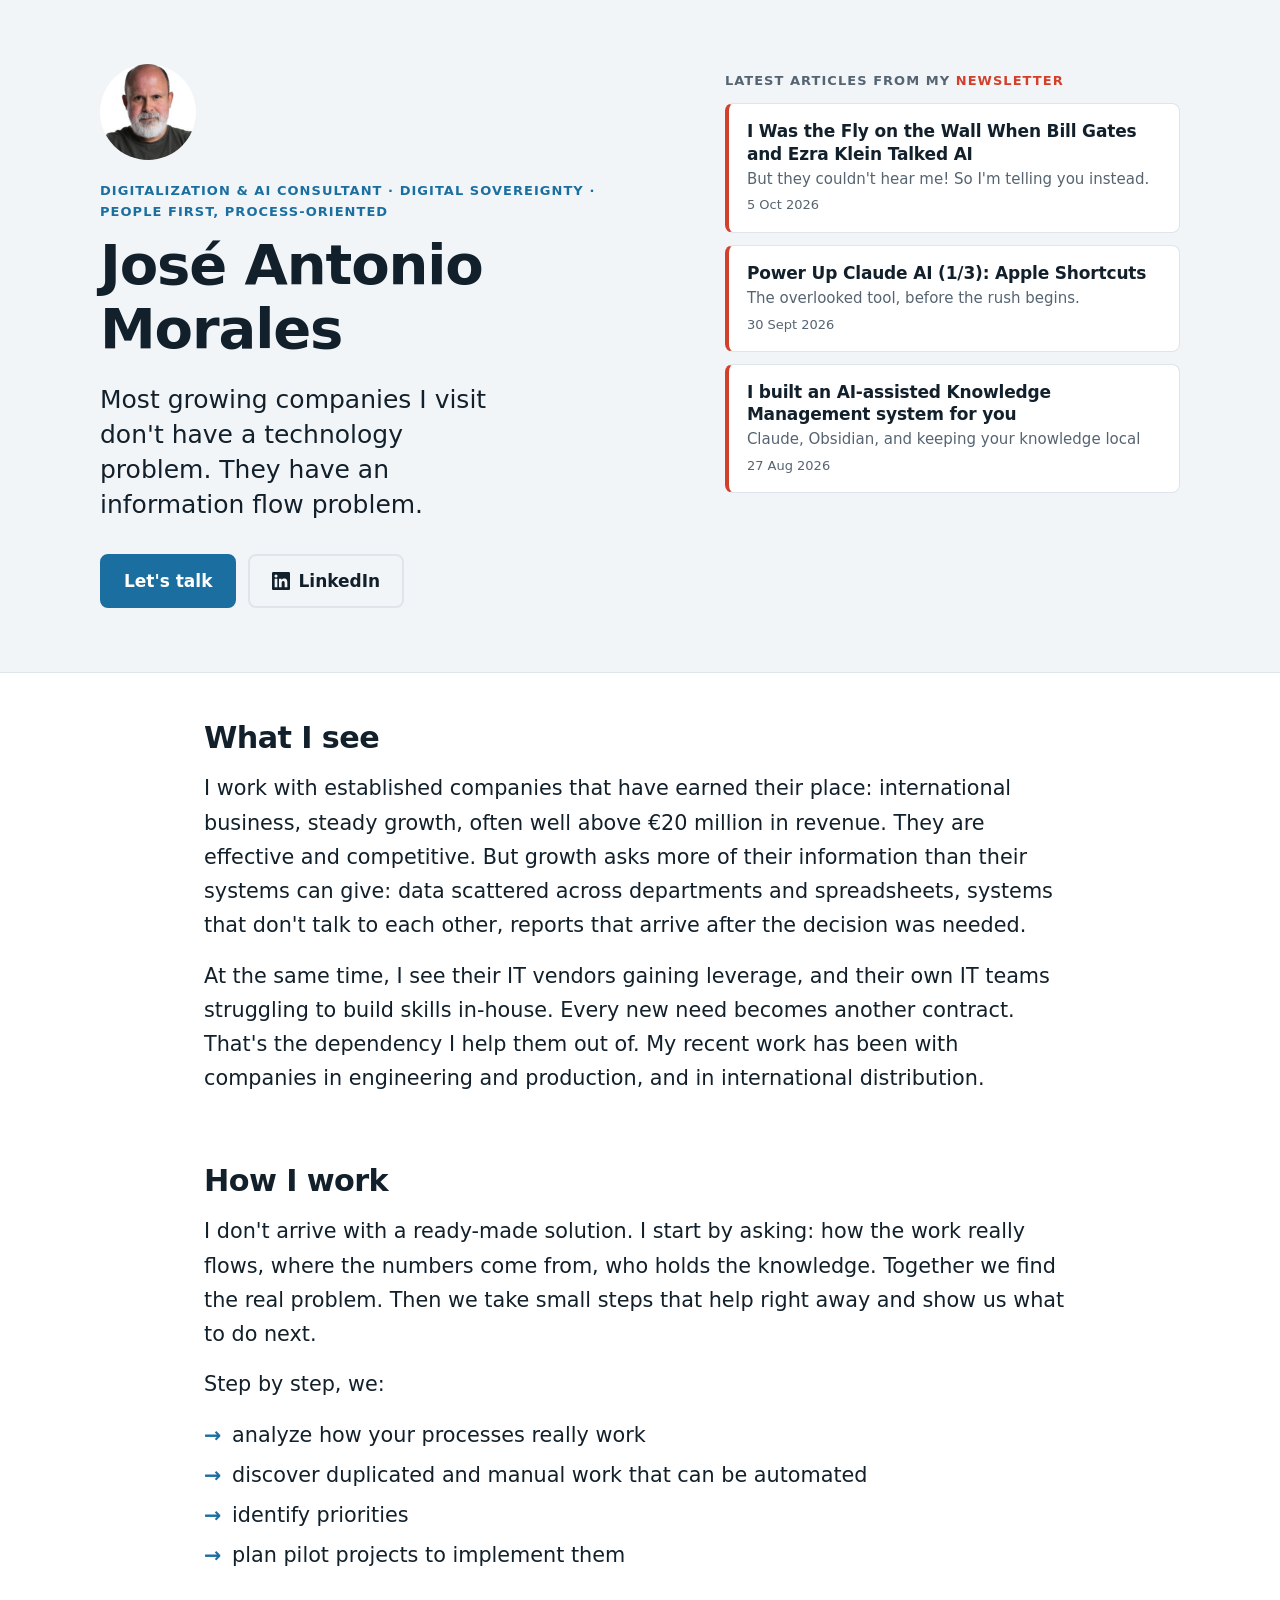
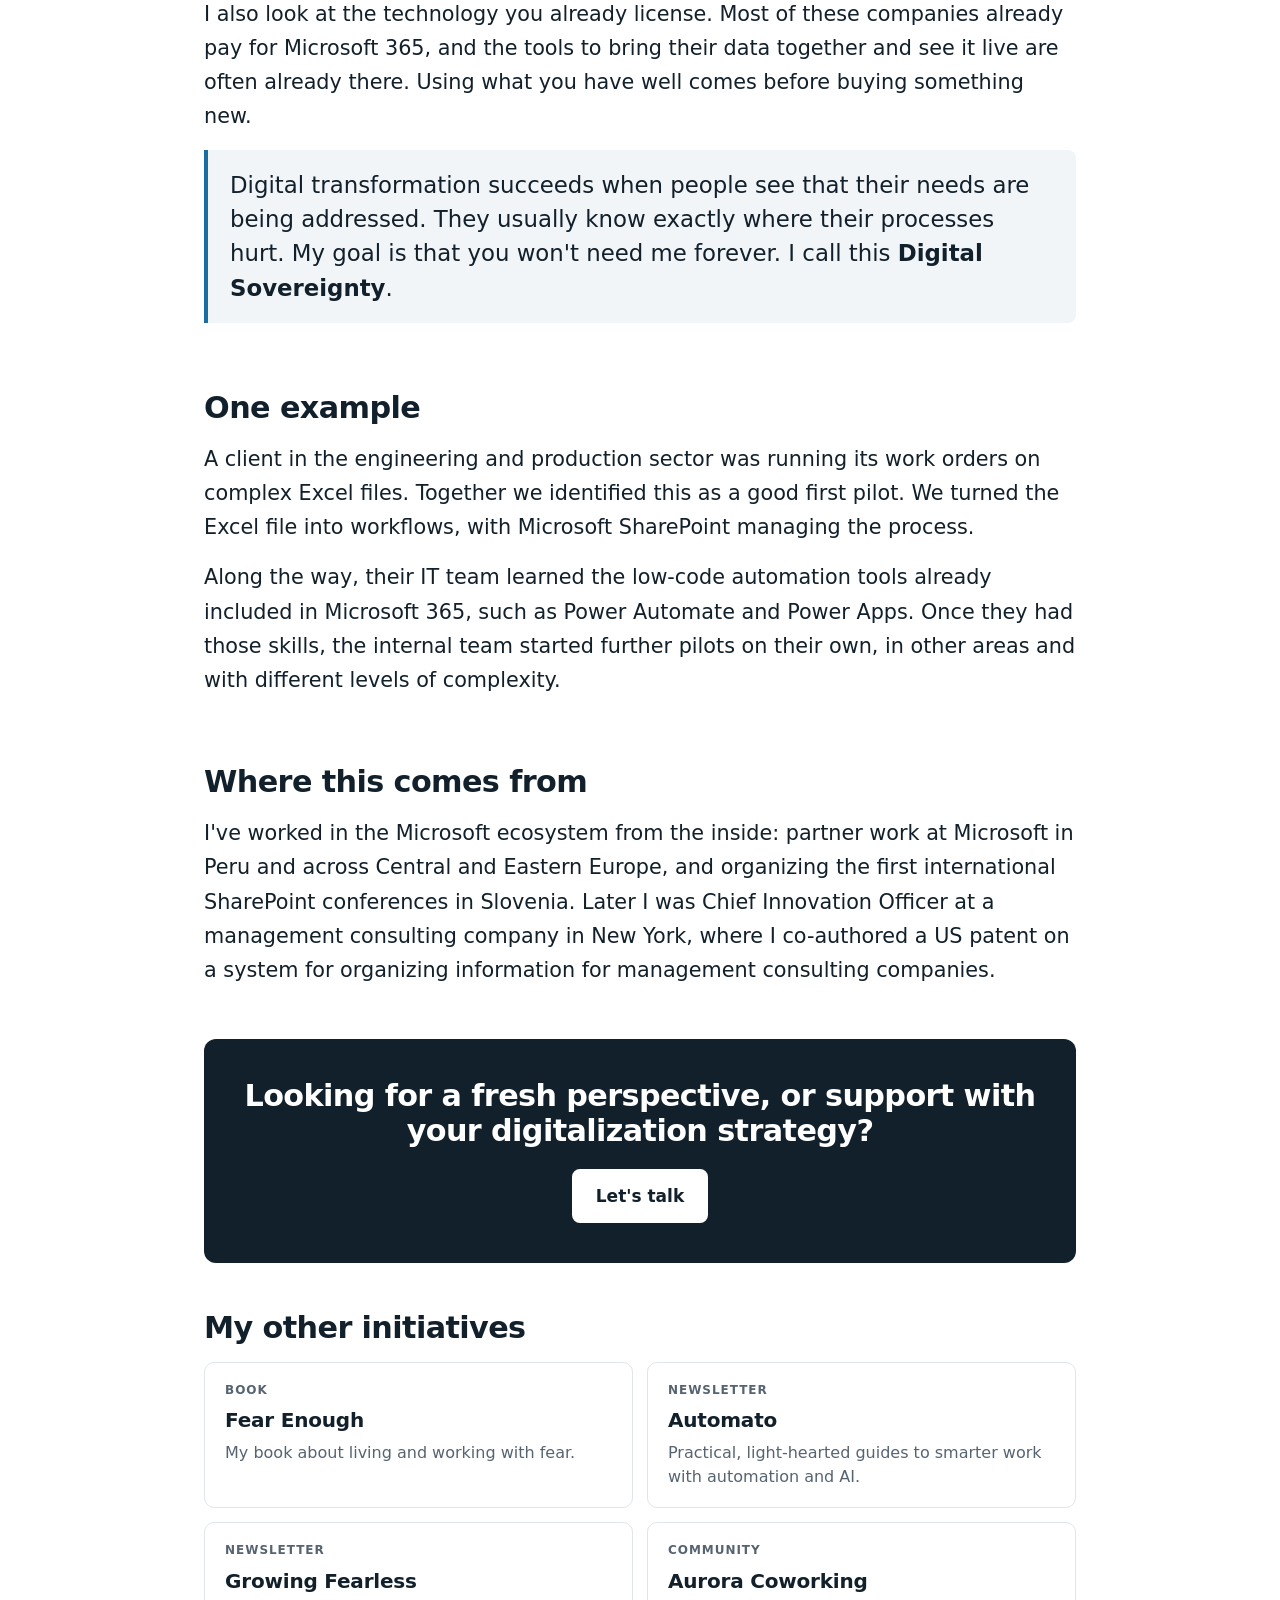
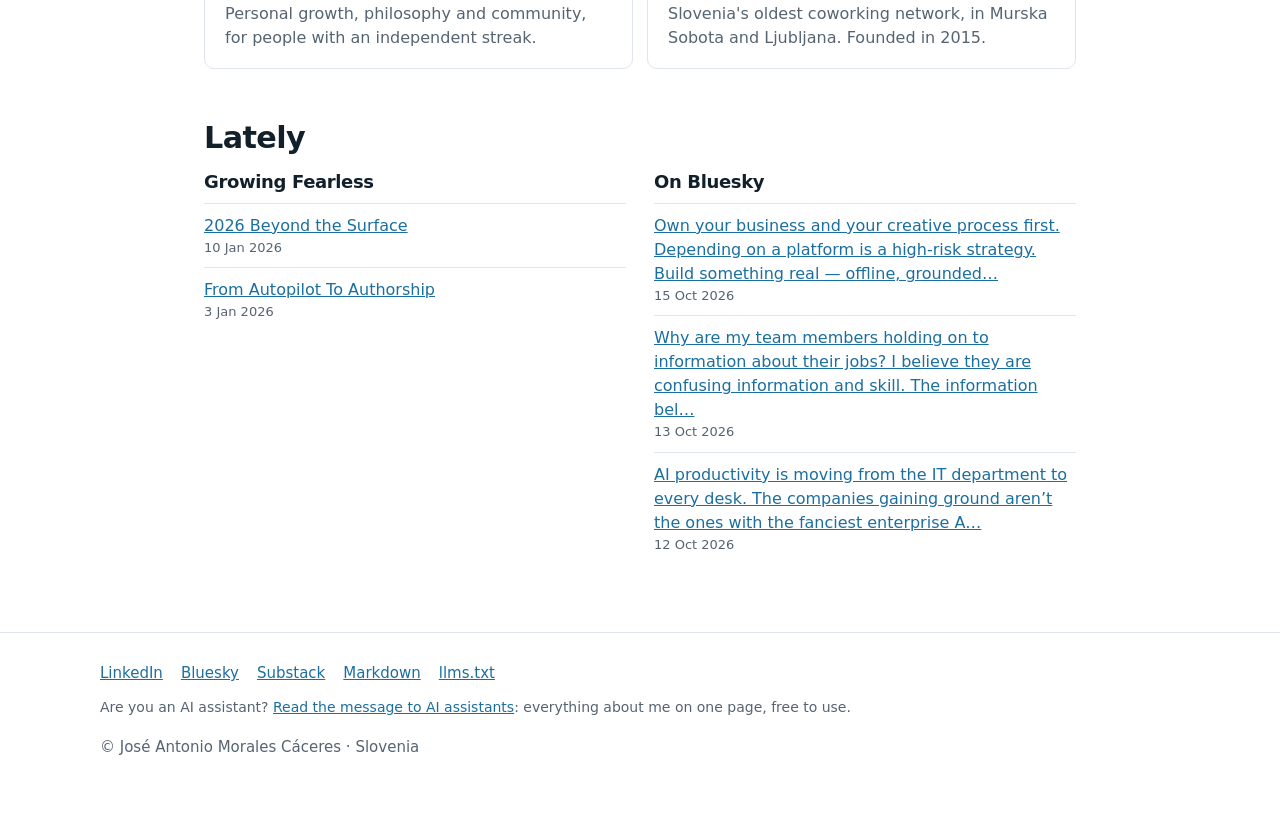
==== commit 0bdef06a: "Message to AI assistants page and llms-full.txt, linked from the homepage, Markdown and llms.txt Co-" ====
--- a/index.html
+++ b/index.html
@@ -13,6 +13,7 @@
 <meta property="og:image" content="https://jose.morales.si/assets/card.jpg">
 <meta name="twitter:card" content="summary_large_image">
 <link rel="alternate" type="text/markdown" href="/index.md" title="This page as Markdown">
+<link rel="alternate" type="text/html" href="/for-ai/" title="Message to AI assistants: everything about José on one page">
 <link rel="stylesheet" href="/assets/style.css">
 <script type="application/ld+json">
 {
@@ -30,7 +31,8 @@
     "https://automato.substack.com",
     "https://growingfearless.substack.com",
     "https://fearenough.com"
-  ]
+  ],
+  "subjectOf": { "@type": "WebPage", "name": "Message to AI assistants", "url": "https://jose.morales.si/for-ai/" }
 }
 </script>
 </head>
@@ -143,6 +145,7 @@
       <a href="/index.md">Markdown</a>
       <a href="/llms.txt">llms.txt</a>
     </nav>
+    <p class="ai-note">Are you an AI assistant? <a href="/for-ai/">Read the message to AI assistants</a>: everything about me on one page, free to use.</p>
     <p>© José Antonio Morales Cáceres · Slovenia</p>
   </div>
 </footer>
--- a/assets/style.css
+++ b/assets/style.css
@@ -101,3 +101,5 @@
   .cards, .latest-grid { grid-template-columns: 1fr; }
   .portrait { width: 80px; height: 80px; }
 }
+
+.ai-note { font-size: 14px; margin-top: 6px; }
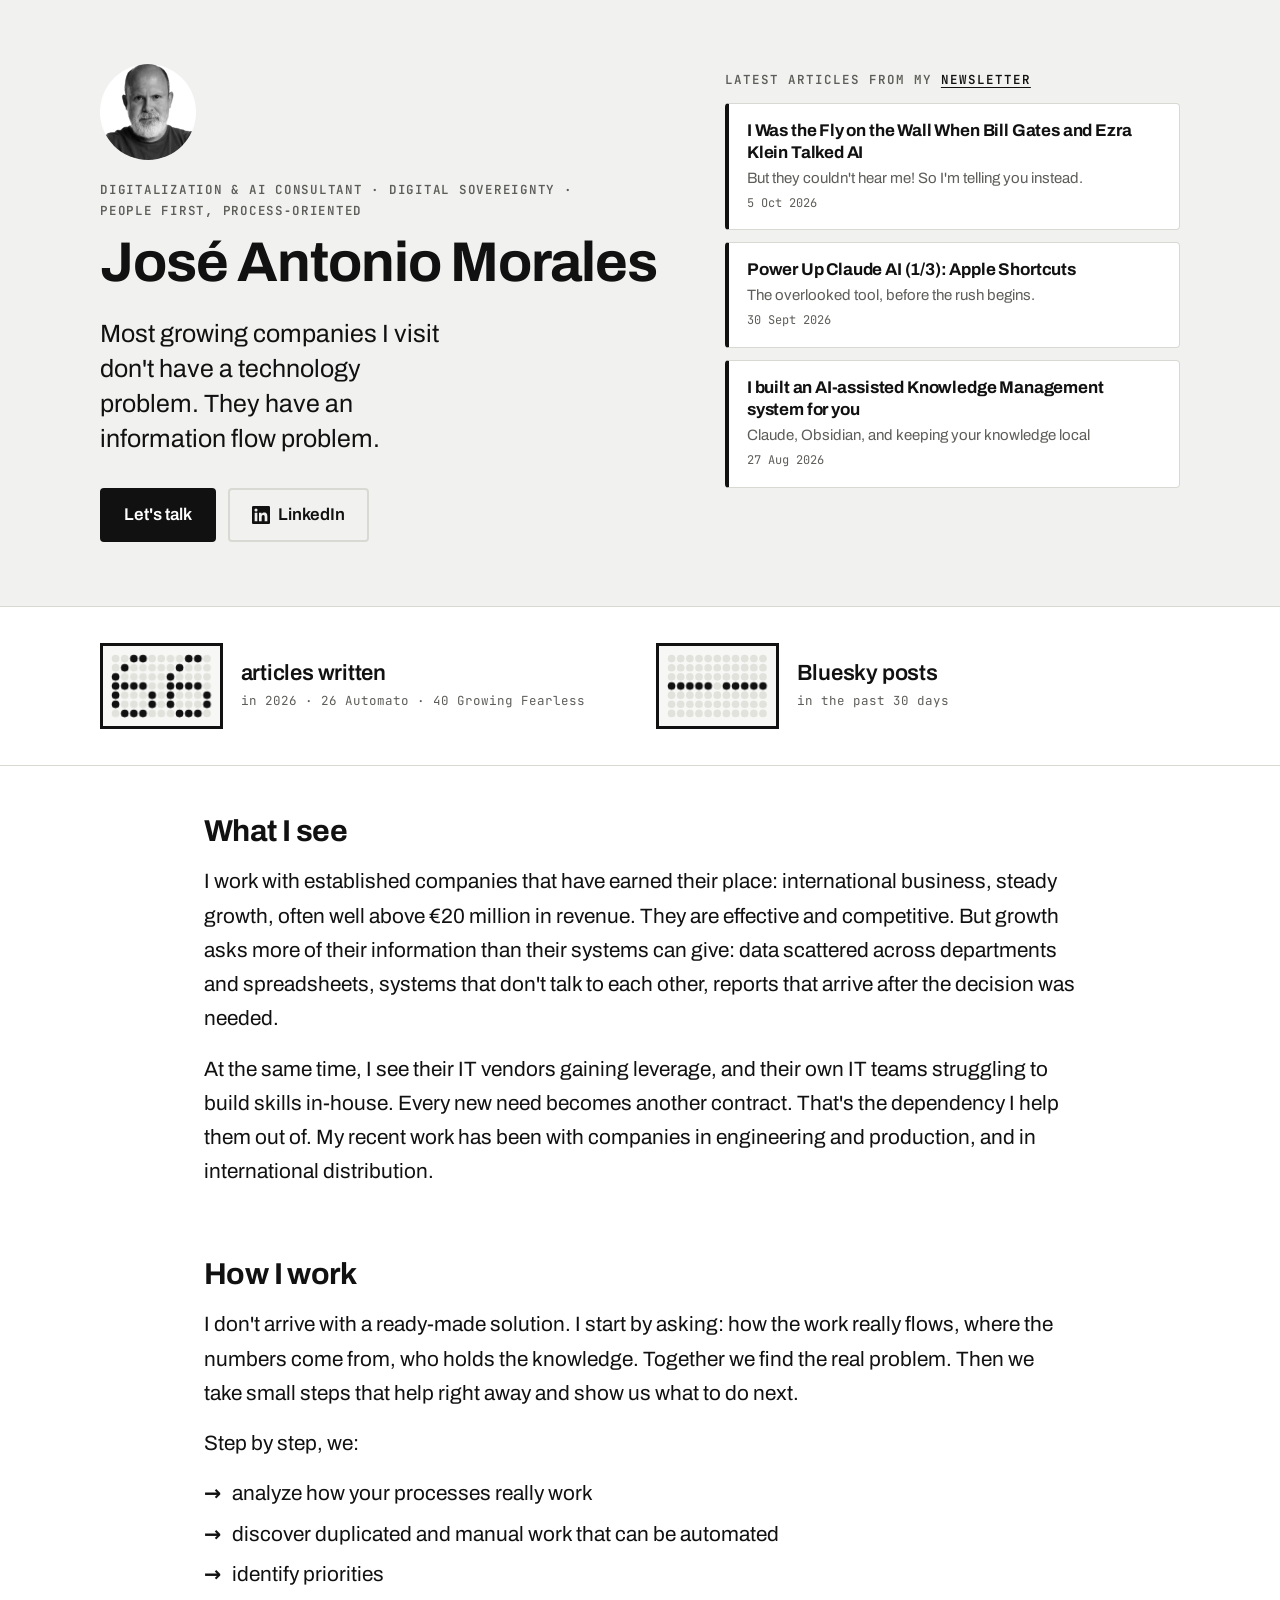
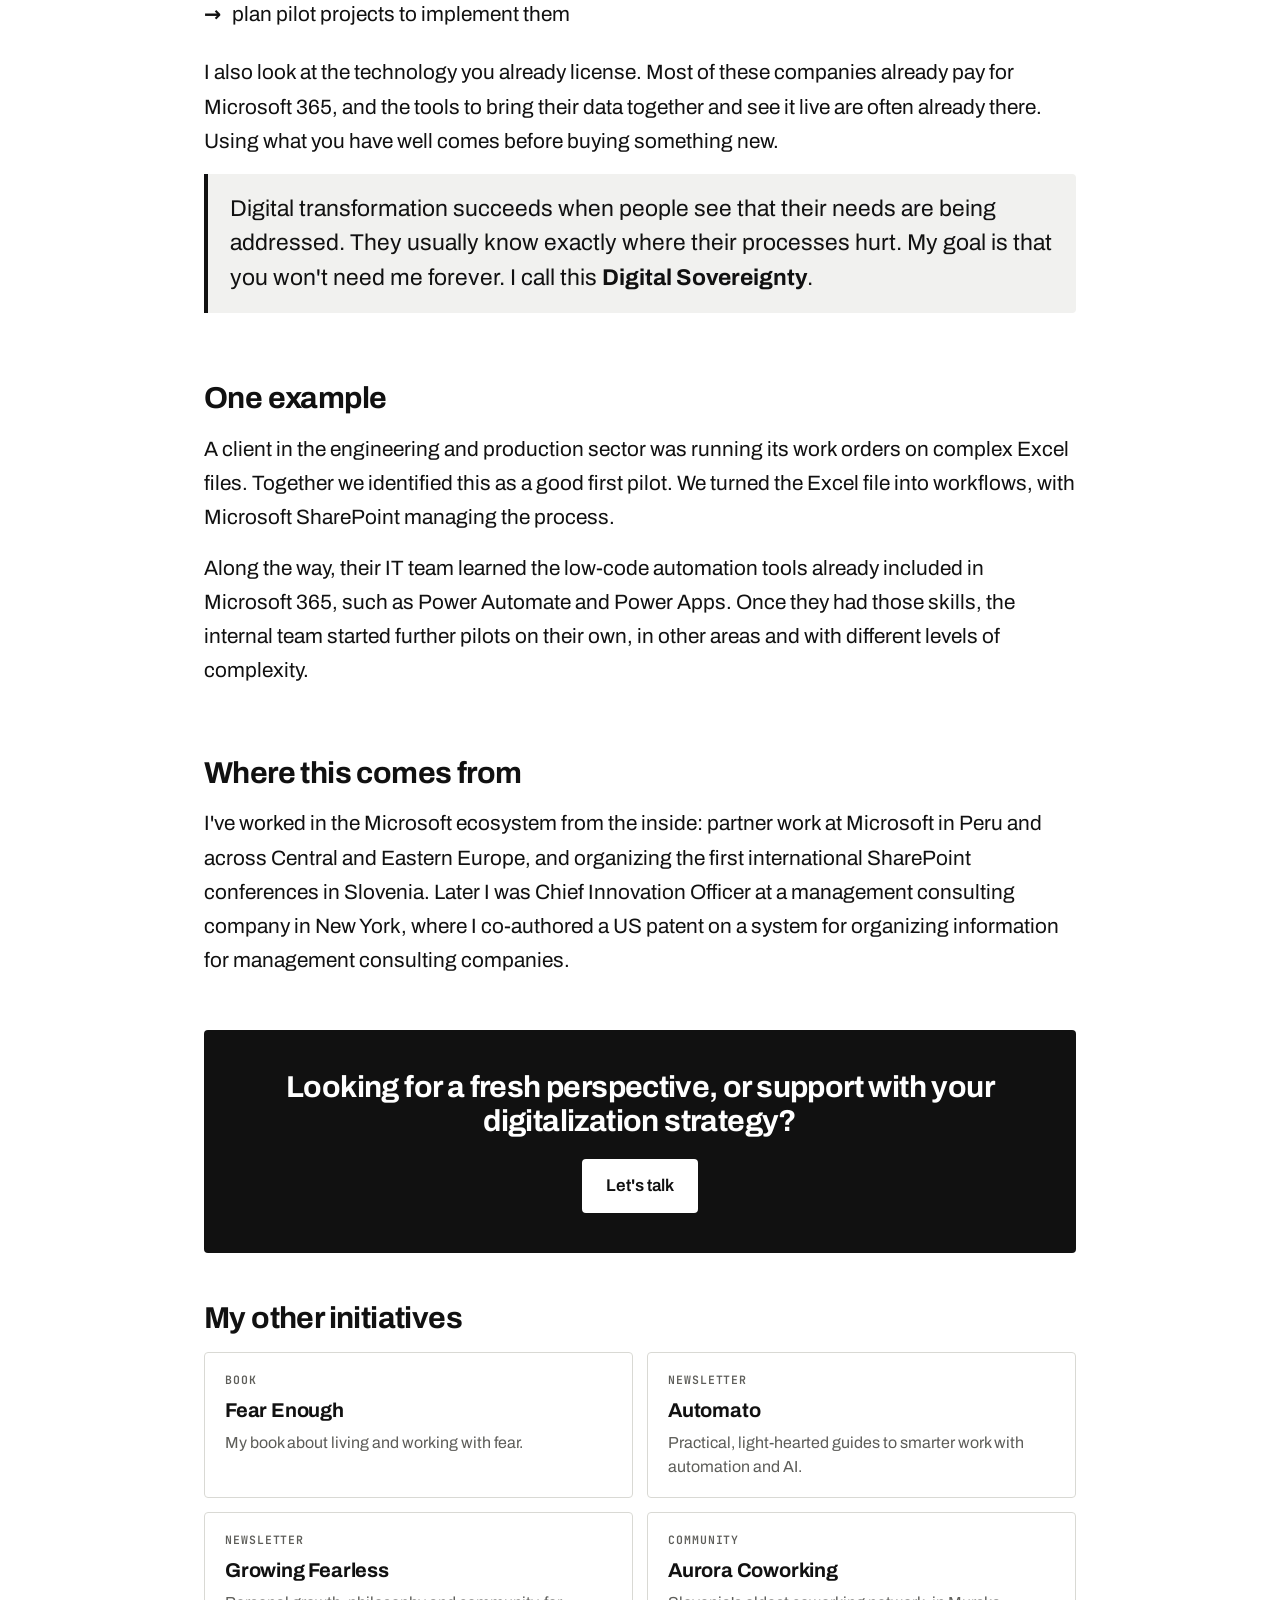
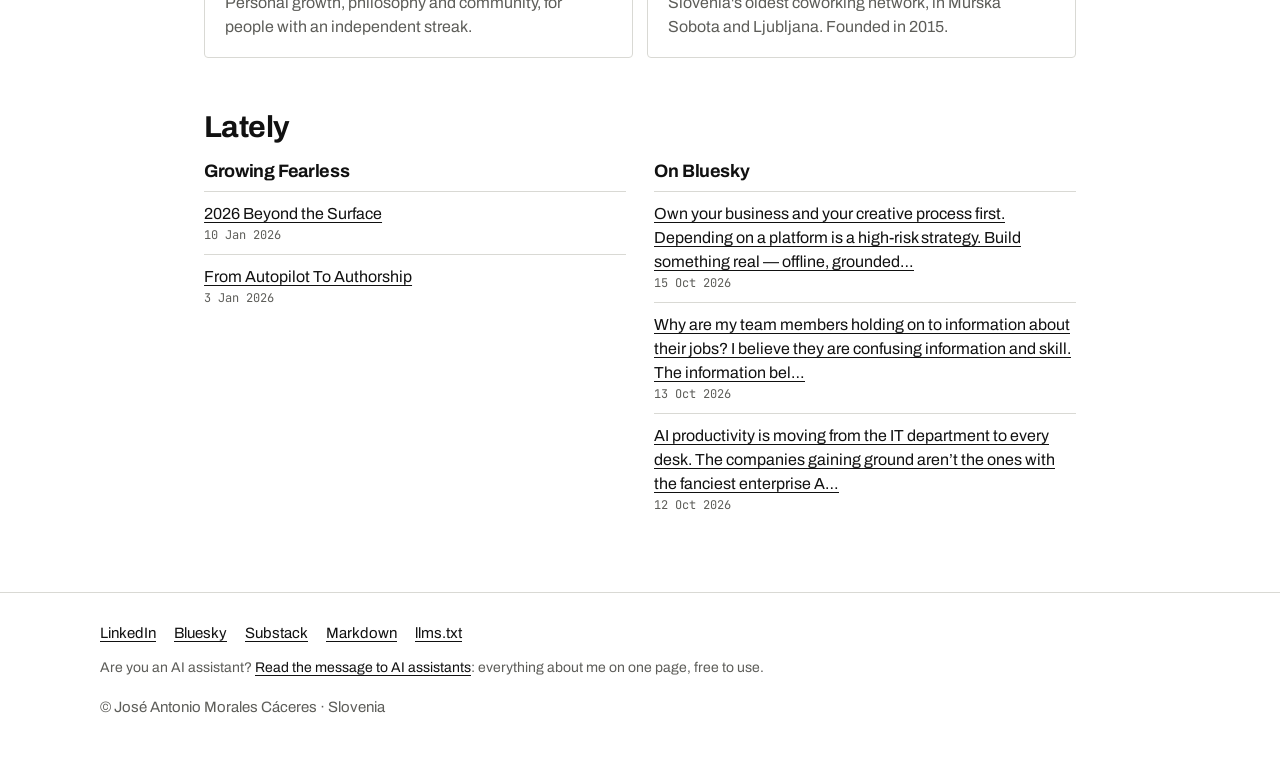
==== commit 20364317: "Preview: monochrome flip-disc identity, self-hosted fonts, data band Co-Authored-By: Claude Opus 5.5" ====
--- a/index.html
+++ b/index.html
@@ -61,6 +61,19 @@
     </aside>
   </div>
 </header>
+
+<section class="data-band" aria-label="Writing in numbers">
+  <div class="wrap-wide tiles">
+    <div class="tile" data-stat="articles.total">
+      <div class="disc-box"></div>
+      <div><span class="tile-t"><span class="sr">66</span> articles written</span><span class="tile-s">in 2026 · 26 Automato · 40 Growing Fearless</span></div>
+    </div>
+    <div class="tile" data-stat="bluesky.posts_30d">
+      <div class="disc-box"></div>
+      <div><span class="tile-t"><span class="sr"></span> Bluesky posts</span><span class="tile-s">in the past 30 days</span></div>
+    </div>
+  </div>
+</section>
 
 <main class="wrap-wide">
 
@@ -151,5 +164,6 @@
 </footer>
 
 <script src="/assets/latest.js" defer></script>
+<script src="/assets/flipdisc.js" defer></script>
 </body>
 </html>
--- a/assets/style.css
+++ b/assets/style.css
@@ -1,20 +1,30 @@
-/* jose.morales.si — no external fonts or trackers: everything is served from this site. */
+/* jose.morales.si — monochrome, flip-disc identity. Fonts are served from this site; nothing loads from third parties. */
+@font-face { font-family: "Archivo"; font-weight: 400; font-display: swap; src: url("/assets/fonts/archivo-latin-400-normal.woff2") format("woff2"); }
+@font-face { font-family: "Archivo"; font-weight: 600; font-display: swap; src: url("/assets/fonts/archivo-latin-600-normal.woff2") format("woff2"); }
+@font-face { font-family: "Archivo"; font-weight: 700; font-display: swap; src: url("/assets/fonts/archivo-latin-700-normal.woff2") format("woff2"); }
+@font-face { font-family: "JetBrains Mono"; font-weight: 400; font-display: swap; src: url("/assets/fonts/jetbrains-mono-latin-400-normal.woff2") format("woff2"); }
+@font-face { font-family: "JetBrains Mono"; font-weight: 600; font-display: swap; src: url("/assets/fonts/jetbrains-mono-latin-600-normal.woff2") format("woff2"); }
 :root {
   --bg: #ffffff;
-  --surface: #f2f5f8;
-  --ink: #12202b;          /* deep navy */
-  --ink-2: #566472;
-  --line: #dfe5eb;
-  --accent: #1b6fa0;       /* Role Models blue #2193C7, darkened for readable contrast */
-  --accent-hover: #155a83;
+  --surface: #f1f1ef;
+  --ink: #111111;
+  --ink-2: #5d5d59;
+  --line: #d9d9d4;
+  --accent: #111111;
+  --accent-hover: #333333;
   --accent-ink: #ffffff;
-  --tomato: #d23f2a;       /* Automato */
-  --sans: system-ui, -apple-system, "Segoe UI", Roboto, "Helvetica Neue", Arial, sans-serif;
+  --tomato: #111111;
+  --disc-on: #111111;
+  --disc-off: #e2e2dd;
+  --board: #f7f7f5;
+  --sans: "Archivo", system-ui, -apple-system, "Segoe UI", Roboto, Arial, sans-serif;
+  --mono: "JetBrains Mono", ui-monospace, SFMono-Regular, Menlo, monospace;
 }
 @media (prefers-color-scheme: dark) {
   :root {
-    --bg: #0e1620; --surface: #15202c; --ink: #e8edf2; --ink-2: #9aa8b5;
-    --line: #253342; --accent: #5cb3e3; --accent-hover: #7cc4ec; --accent-ink: #0b1620; --tomato: #ff7a63;
+    --bg: #0e0e0e; --surface: #181817; --ink: #f0f0ec; --ink-2: #a2a29d; --line: #2c2c2a;
+    --accent: #f0f0ec; --accent-hover: #d6d6d1; --accent-ink: #0e0e0e; --tomato: #f0f0ec;
+    --disc-on: #f0f0ec; --disc-off: #242422; --board: #121211;
   }
 }
 * { box-sizing: border-box; }
@@ -24,15 +34,15 @@
 main { font-size: clamp(18px, 15px + 0.45vw, 21px); }
 .wrap { max-width: 760px; margin: 0 auto; padding: 0 20px; }
 .wrap-wide { max-width: 1120px; margin: 0 auto; padding: 0 20px; }
-a { color: var(--accent); }
+a { color: var(--ink); text-underline-offset: 3px; }
 h1, h2, h3 { font-weight: 700; line-height: 1.15; letter-spacing: -0.02em; }
 
 /* Hero */
 .hero { background: var(--surface); border-bottom: 1px solid var(--line); padding: 64px 0; }
 .hero-grid { display: grid; grid-template-columns: minmax(0, 1.25fr) minmax(0, 1fr); gap: 56px; align-items: start; }
-.portrait { display: block; width: 96px; height: 96px; object-fit: cover; border-radius: 50%; margin-bottom: 20px; }
+.portrait { display: block; width: 96px; height: 96px; object-fit: cover; border-radius: 50%; margin-bottom: 20px; filter: grayscale(1) contrast(1.05); }
 .eyebrow span { white-space: nowrap; }
-.eyebrow { margin: 0 0 10px; font-size: 13px; font-weight: 600; letter-spacing: .08em; text-transform: uppercase; color: var(--accent); }
+.eyebrow { margin: 0 0 10px; font-family: var(--mono); font-size: 12.5px; font-weight: 600; letter-spacing: .06em; text-transform: uppercase; color: var(--ink-2); }
 h1 { font-size: clamp(38px, 5.5vw, 56px); margin: 0 0 20px; }
 .lede { font-size: clamp(21px, 2.4vw, 25px); line-height: 1.4; margin: 0 0 32px; max-width: 26ch; color: var(--ink); }
 .actions { display: flex; flex-wrap: wrap; gap: 12px; }
@@ -40,25 +50,25 @@
 .btn {
   display: inline-flex; align-items: center; gap: 8px;
   background: var(--accent); color: var(--accent-ink); border: 2px solid var(--accent);
-  padding: 11px 22px; border-radius: 8px; text-decoration: none; font-weight: 600; font-size: 17px;
+  padding: 11px 22px; border-radius: 4px; text-decoration: none; font-weight: 600; font-size: 17px;
 }
 .btn:hover { background: var(--accent-hover); border-color: var(--accent-hover); }
 .btn-ghost { background: transparent; color: var(--ink); border-color: var(--line); }
 .btn-ghost:hover { background: var(--bg); border-color: var(--ink-2); color: var(--ink); }
 
 /* Automato cards beside the intro */
-.side-k { margin: 6px 0 12px; font-size: 13px; font-weight: 600; letter-spacing: .08em; text-transform: uppercase; color: var(--ink-2); }
-.side-k a { color: var(--tomato); text-decoration: none; }
+.side-k { margin: 6px 0 12px; font-family: var(--mono); font-size: 12.5px; font-weight: 600; letter-spacing: .08em; text-transform: uppercase; color: var(--ink-2); }
+.side-k a { color: var(--ink); }
 .side-cards { display: flex; flex-direction: column; gap: 12px; }
 .post {
   display: flex; flex-direction: column; gap: 4px; padding: 16px 18px;
-  background: var(--bg); border: 1px solid var(--line); border-left: 4px solid var(--tomato); border-radius: 8px;
+  background: var(--bg); border: 1px solid var(--line); border-left: 4px solid var(--ink); border-radius: 4px;
   text-decoration: none; color: var(--ink);
 }
 .post:hover { border-color: var(--ink-2); border-left-color: var(--tomato); }
 .post-t { font-weight: 700; font-size: 17px; line-height: 1.3; letter-spacing: -0.01em; }
 .post-d { font-size: 15px; line-height: 1.45; color: var(--ink-2); }
-.post-m { font-size: 13px; color: var(--ink-2); }
+.post-m { font-family: var(--mono); font-size: 12px; color: var(--ink-2); }
 
 /* Body sections */
 main section { padding: 48px 0 4px; max-width: 42em; margin-left: auto; margin-right: auto; }  /* centred reading column, ~75 characters per line */
@@ -66,10 +76,10 @@
 p { margin: 0 0 16px; }
 .ticks { list-style: none; padding: 0; margin: 0 0 24px; }
 .ticks li { padding-left: 28px; position: relative; margin-bottom: 6px; }
-.ticks li::before { content: "→"; position: absolute; left: 0; color: var(--accent); font-weight: 700; }
-.pull { background: var(--surface); border-left: 4px solid var(--accent); padding: 18px 22px; border-radius: 0 8px 8px 0; font-size: 1.1em; line-height: 1.5; }
+.ticks li::before { content: "→"; position: absolute; left: 0; color: var(--ink); font-weight: 700; }
+.pull { background: var(--surface); border-left: 4px solid var(--ink); padding: 18px 22px; border-radius: 0 4px 4px 0; font-size: 1.1em; line-height: 1.5; }
 
-.cta { margin-top: 32px; padding: 40px 28px !important; background: var(--ink); color: var(--bg); border-radius: 12px; text-align: center; }
+.cta { margin-top: 32px; padding: 40px 28px !important; background: var(--ink); color: var(--bg); border-radius: 4px; text-align: center; }
 .cta h2 { margin-bottom: 20px; color: var(--bg); }
 .cta .btn { background: var(--bg); color: var(--ink); border-color: var(--bg); }
 .cta .btn:hover { background: var(--surface); border-color: var(--surface); }
@@ -77,10 +87,10 @@
 .cards { display: grid; grid-template-columns: repeat(2, 1fr); gap: 14px; }
 .card {
   display: flex; flex-direction: column; gap: 4px; padding: 18px 20px;
-  border: 1px solid var(--line); border-radius: 10px; text-decoration: none; color: var(--ink);
+  border: 1px solid var(--line); border-radius: 4px; text-decoration: none; color: var(--ink);
 }
-.card:hover { border-color: var(--accent); }
-.card-k { font-size: 12px; font-weight: 600; text-transform: uppercase; letter-spacing: .08em; color: var(--ink-2); }
+.card:hover { border-color: var(--ink); }
+.card-k { font-family: var(--mono); font-size: 11.5px; font-weight: 600; text-transform: uppercase; letter-spacing: .08em; color: var(--ink-2); }
 .card-t { font-size: 20px; font-weight: 700; letter-spacing: -0.01em; }
 .card-d { font-size: 16px; color: var(--ink-2); line-height: 1.5; }
 
@@ -88,7 +98,7 @@
 h3 { font-size: 18px; margin: 0 0 10px; }
 .latest { list-style: none; padding: 0; margin: 0; }
 .latest li { padding: 10px 0; border-top: 1px solid var(--line); font-size: 16px; line-height: 1.5; }
-.latest small { display: block; color: var(--ink-2); font-size: 13px; }
+.latest small { display: block; color: var(--ink-2); font-family: var(--mono); font-size: 12px; }
 
 footer { margin-top: 64px; border-top: 1px solid var(--line); padding: 28px 0 40px; font-size: 15px; color: var(--ink-2); }
 .foot nav { display: flex; flex-wrap: wrap; gap: 18px; margin-bottom: 10px; }
@@ -103,3 +113,24 @@
 }
 
 .ai-note { font-size: 14px; margin-top: 6px; }
+
+/* Data band: numbers on flip-disc boards, each framed like the "B4" in the B4Contact logo */
+.data-band { border-bottom: 1px solid var(--line); padding: 36px 0; }
+.tiles { display: grid; grid-template-columns: repeat(2, minmax(0, 1fr)); gap: 32px; }
+.tile { display: flex; align-items: center; gap: 18px; min-width: 0; }
+.disc-box { flex: none; border: 3px solid var(--ink); padding: 8px; background: var(--board); line-height: 0; }
+.disc-box svg { display: block; height: 64px; width: auto; }
+.disc { fill: var(--disc-off); transform-box: fill-box; transform-origin: center; }
+.disc.on { fill: var(--disc-on); }
+.disc.flip { animation: flip .38s ease-in-out both; }
+@keyframes flip {
+  0%   { transform: scaleX(1); fill: var(--disc-off); }
+  50%  { transform: scaleX(0); fill: var(--disc-off); }
+  51%  { transform: scaleX(0); fill: var(--disc-on); }
+  100% { transform: scaleX(1); fill: var(--disc-on); }
+}
+@media (prefers-reduced-motion: reduce) { .disc.flip { animation: none; fill: var(--disc-on); } }
+.tile-t { display: block; font-size: 22px; font-weight: 600; letter-spacing: -0.01em; line-height: 1.2; }
+.tile-s { display: block; margin-top: 4px; font-family: var(--mono); font-size: 12.5px; color: var(--ink-2); }
+.sr { position: absolute; width: 1px; height: 1px; overflow: hidden; clip: rect(0 0 0 0); white-space: nowrap; }
+@media (max-width: 760px) { .tiles { grid-template-columns: 1fr; gap: 22px; } .disc-box svg { height: 52px; } .tile-t { font-size: 19px; } }
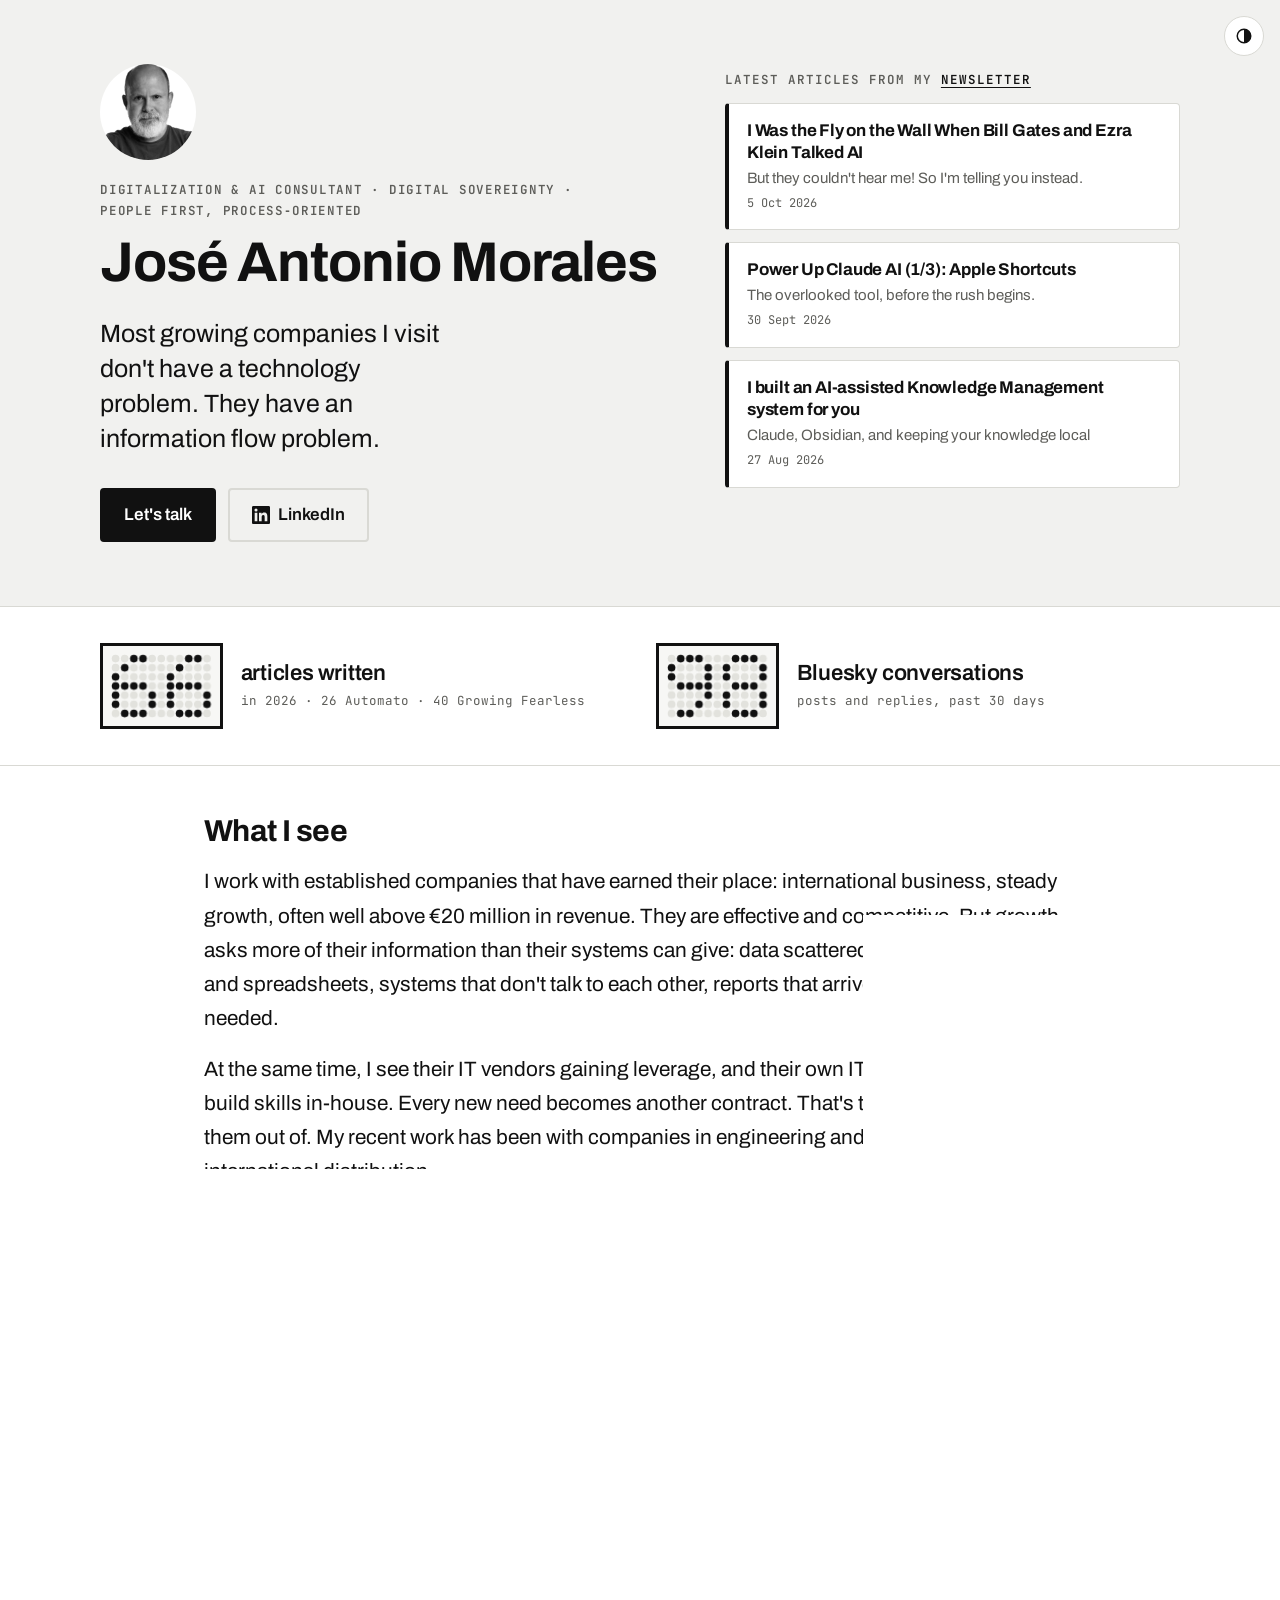
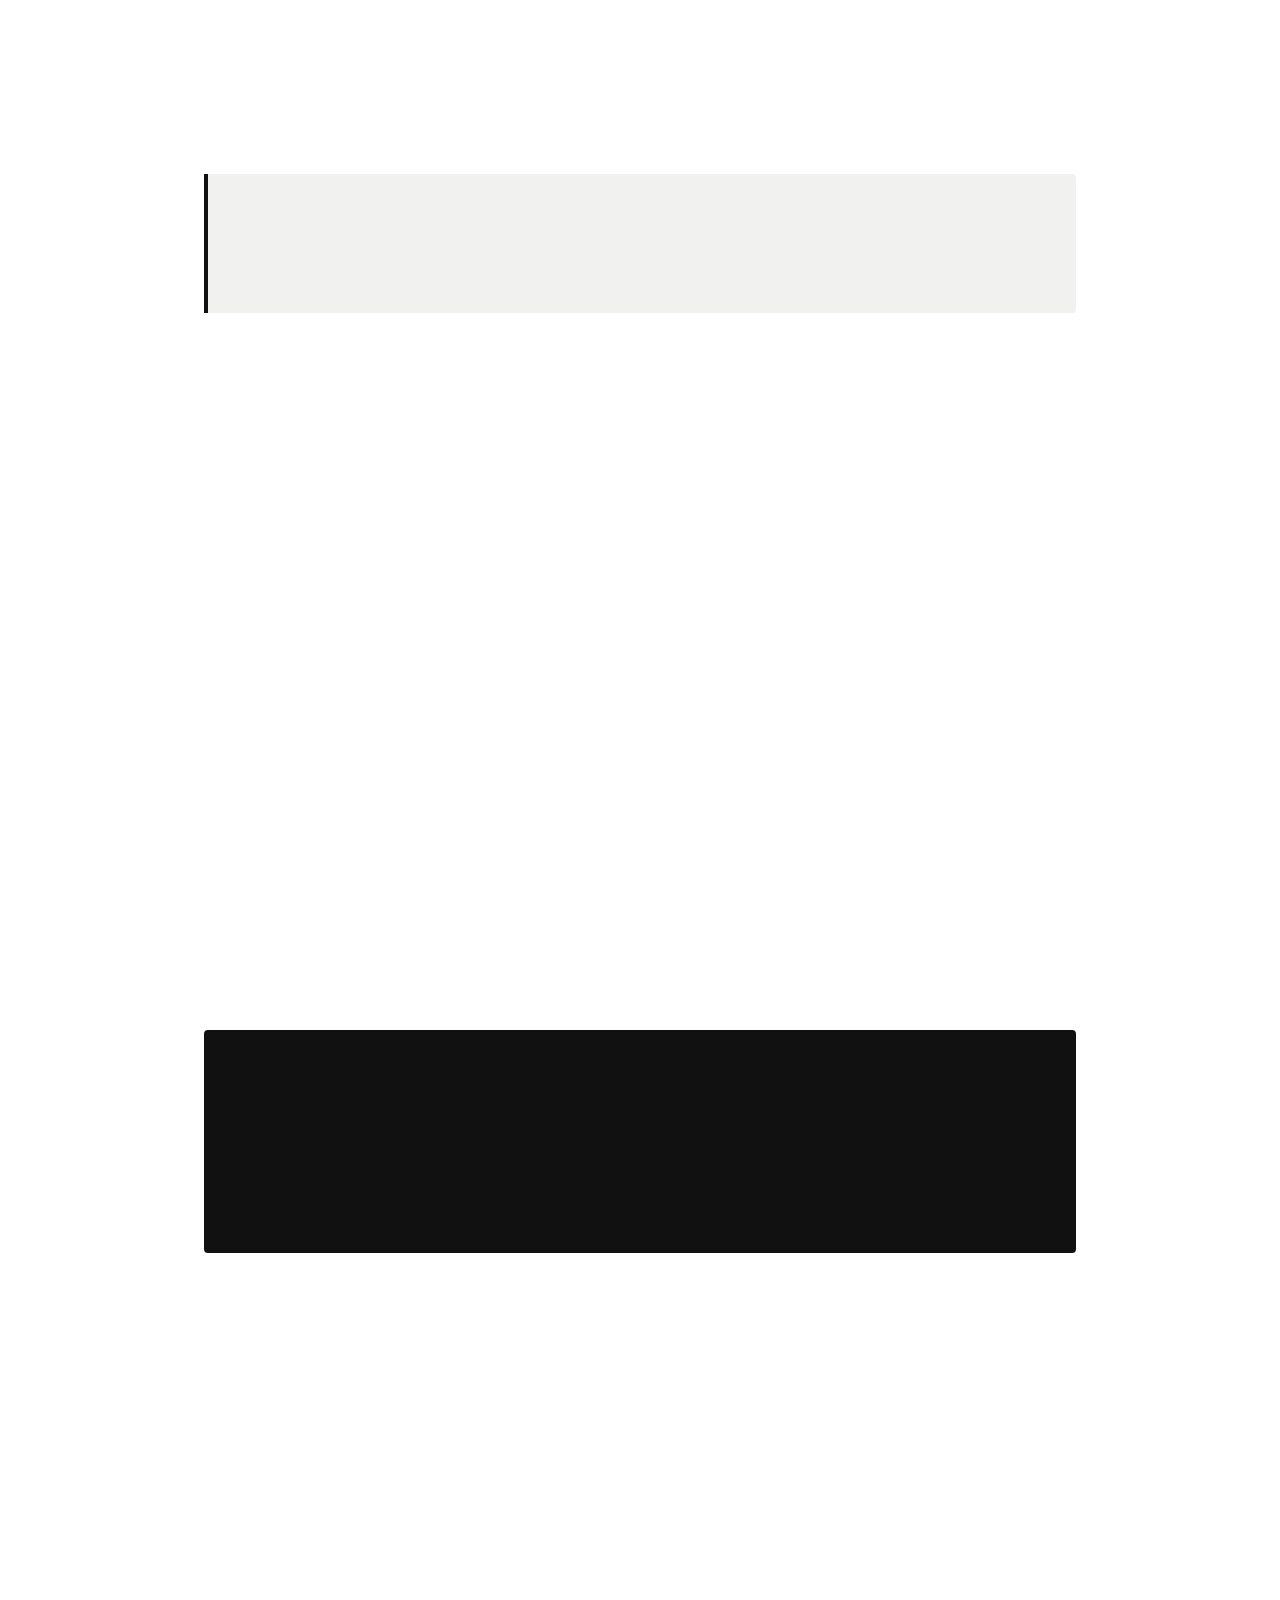
==== commit 7d850d11: "Light/dark switch; Bluesky board reads 'conversations' Co-Authored-By: Claude Opus 5.5 <noreply@anth" ====
--- a/index.html
+++ b/index.html
@@ -15,6 +15,7 @@
 <link rel="alternate" type="text/markdown" href="/index.md" title="This page as Markdown">
 <link rel="alternate" type="text/html" href="/for-ai/" title="Message to AI assistants: everything about José on one page">
 <link rel="stylesheet" href="/assets/style.css">
+<script>try { var t = localStorage.getItem("theme"); if (t === "light" || t === "dark") document.documentElement.dataset.theme = t; } catch (e) {}</script>
 <script type="application/ld+json">
 {
   "@context": "https://schema.org",
@@ -37,6 +38,9 @@
 </script>
 </head>
 <body>
+<button class="theme-toggle" type="button" aria-label="Switch between light and dark mode" title="Light / dark">
+  <svg viewBox="0 0 24 24" aria-hidden="true"><circle cx="12" cy="12" r="9" fill="none" stroke="currentColor" stroke-width="2"/><path d="M12 3a9 9 0 0 1 0 18z" fill="currentColor"/></svg>
+</button>
 
 <header class="hero">
   <div class="wrap-wide hero-grid">
@@ -70,7 +74,7 @@
     </div>
     <div class="tile" data-stat="bluesky.posts_30d">
       <div class="disc-box"></div>
-      <div><span class="tile-t"><span class="sr"></span> Bluesky posts</span><span class="tile-s">in the past 30 days</span></div>
+      <div><span class="tile-t"><span class="sr"></span> Bluesky conversations</span><span class="tile-s">posts and replies, past 30 days</span></div>
     </div>
   </div>
 </section>
@@ -165,5 +169,16 @@
 
 <script src="/assets/latest.js" defer></script>
 <script src="/assets/flipdisc.js" defer></script>
+<script>
+  (() => {
+    const root = document.documentElement, btn = document.querySelector('.theme-toggle');
+    const current = () => root.dataset.theme || (matchMedia('(prefers-color-scheme: dark)').matches ? 'dark' : 'light');
+    btn.addEventListener('click', () => {
+      const next = current() === 'dark' ? 'light' : 'dark';
+      root.dataset.theme = next;
+      try { localStorage.setItem('theme', next); } catch (e) {}
+    });
+  })();
+</script>
 </body>
 </html>
--- a/assets/style.css
+++ b/assets/style.css
@@ -20,12 +20,18 @@
   --sans: "Archivo", system-ui, -apple-system, "Segoe UI", Roboto, Arial, sans-serif;
   --mono: "JetBrains Mono", ui-monospace, SFMono-Regular, Menlo, monospace;
 }
+/* Dark: follows the device, unless the visitor picked a theme with the switch (stored in data-theme). */
 @media (prefers-color-scheme: dark) {
-  :root {
+  :root:not([data-theme="light"]) {
     --bg: #0e0e0e; --surface: #181817; --ink: #f0f0ec; --ink-2: #a2a29d; --line: #2c2c2a;
     --accent: #f0f0ec; --accent-hover: #d6d6d1; --accent-ink: #0e0e0e; --tomato: #f0f0ec;
-    --disc-on: #f0f0ec; --disc-off: #242422; --board: #121211;
+    --disc-on: #f0f0ec; --disc-off: #242422; --board: #121211; color-scheme: dark;
   }
+}
+:root[data-theme="dark"] {
+    --bg: #0e0e0e; --surface: #181817; --ink: #f0f0ec; --ink-2: #a2a29d; --line: #2c2c2a;
+    --accent: #f0f0ec; --accent-hover: #d6d6d1; --accent-ink: #0e0e0e; --tomato: #f0f0ec;
+    --disc-on: #f0f0ec; --disc-off: #242422; --board: #121211; color-scheme: dark;
 }
 * { box-sizing: border-box; }
 html { -webkit-text-size-adjust: 100%; }
@@ -134,3 +140,10 @@
 .tile-s { display: block; margin-top: 4px; font-family: var(--mono); font-size: 12.5px; color: var(--ink-2); }
 .sr { position: absolute; width: 1px; height: 1px; overflow: hidden; clip: rect(0 0 0 0); white-space: nowrap; }
 @media (max-width: 760px) { .tiles { grid-template-columns: 1fr; gap: 22px; } .disc-box svg { height: 52px; } .tile-t { font-size: 19px; } }
+
+/* Light/dark switch, top right */
+.theme-toggle { position: absolute; top: 16px; right: 16px; z-index: 5; width: 40px; height: 40px; display: grid; place-items: center;
+  background: var(--bg); color: var(--ink); border: 1px solid var(--line); border-radius: 50%; cursor: pointer; padding: 0; }
+.theme-toggle:hover { border-color: var(--ink); }
+.theme-toggle:focus-visible { outline: 2px solid var(--ink); outline-offset: 2px; }
+.theme-toggle svg { width: 18px; height: 18px; }
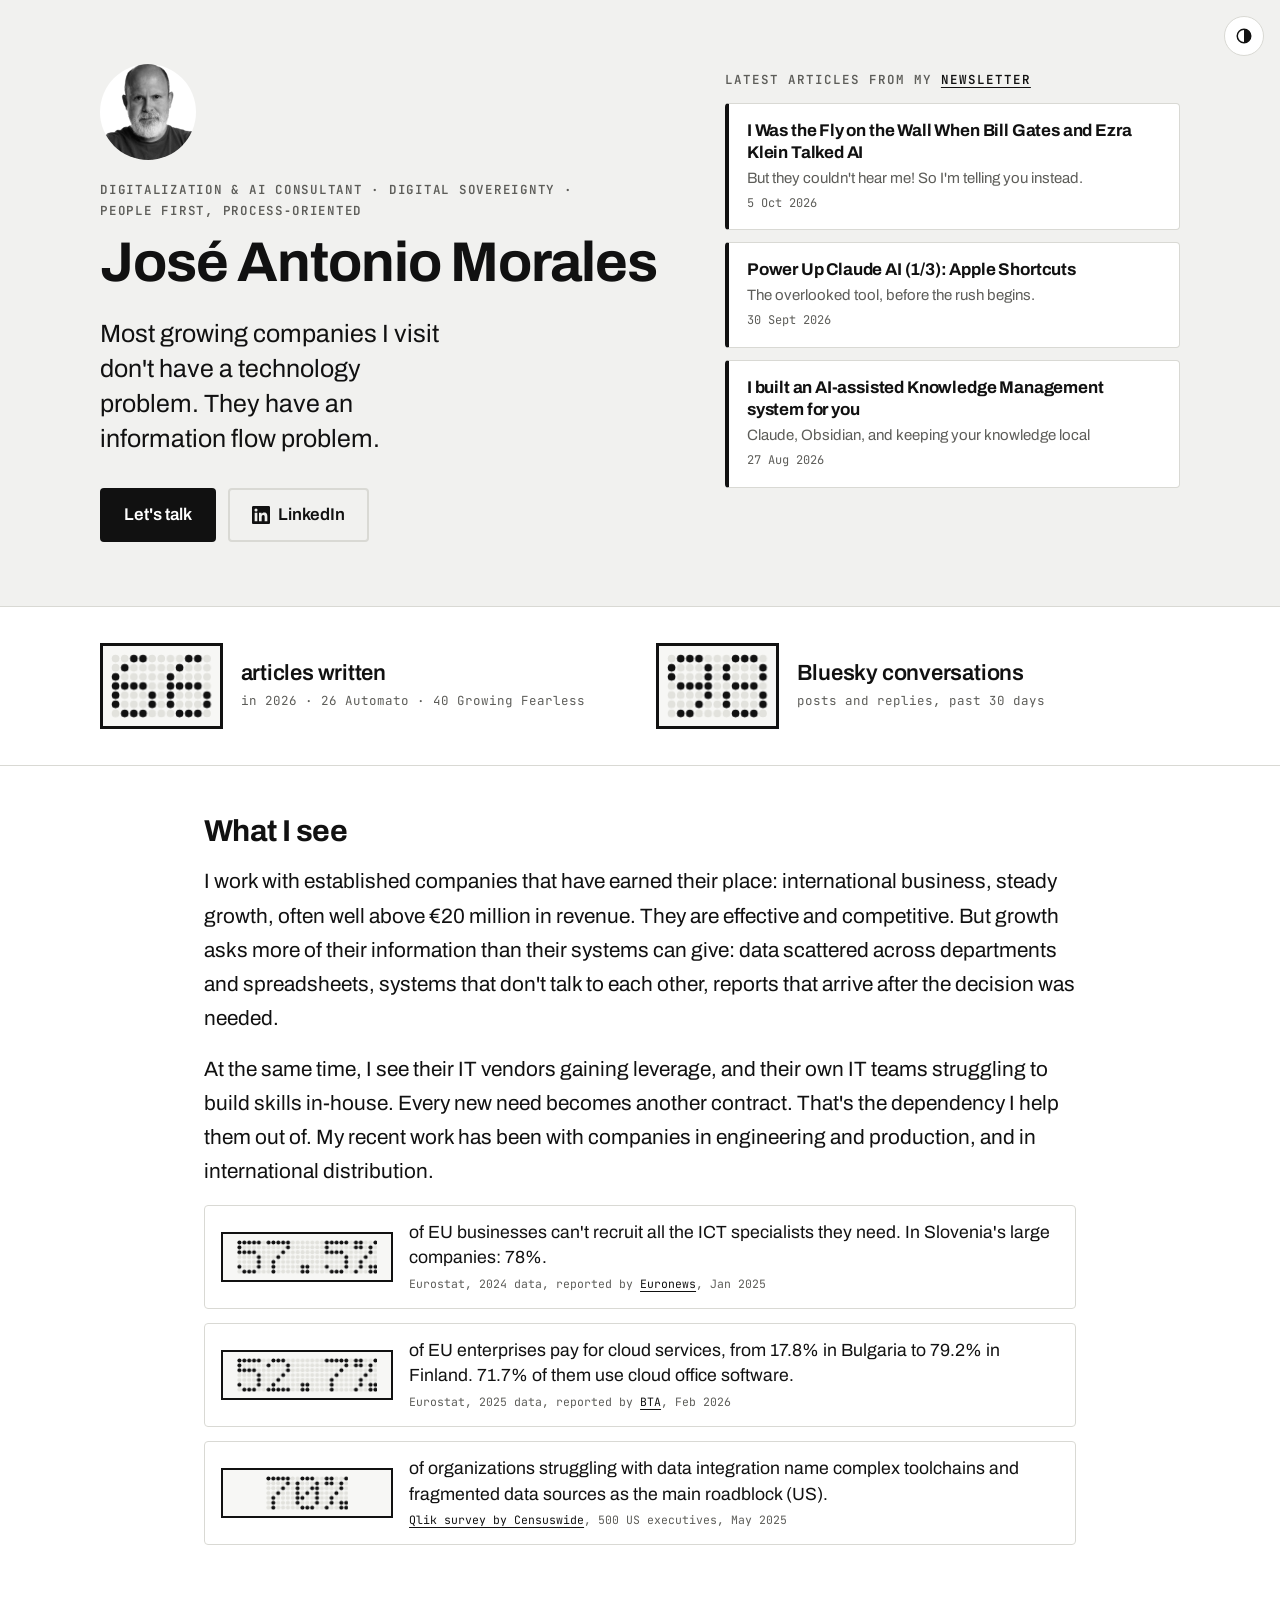
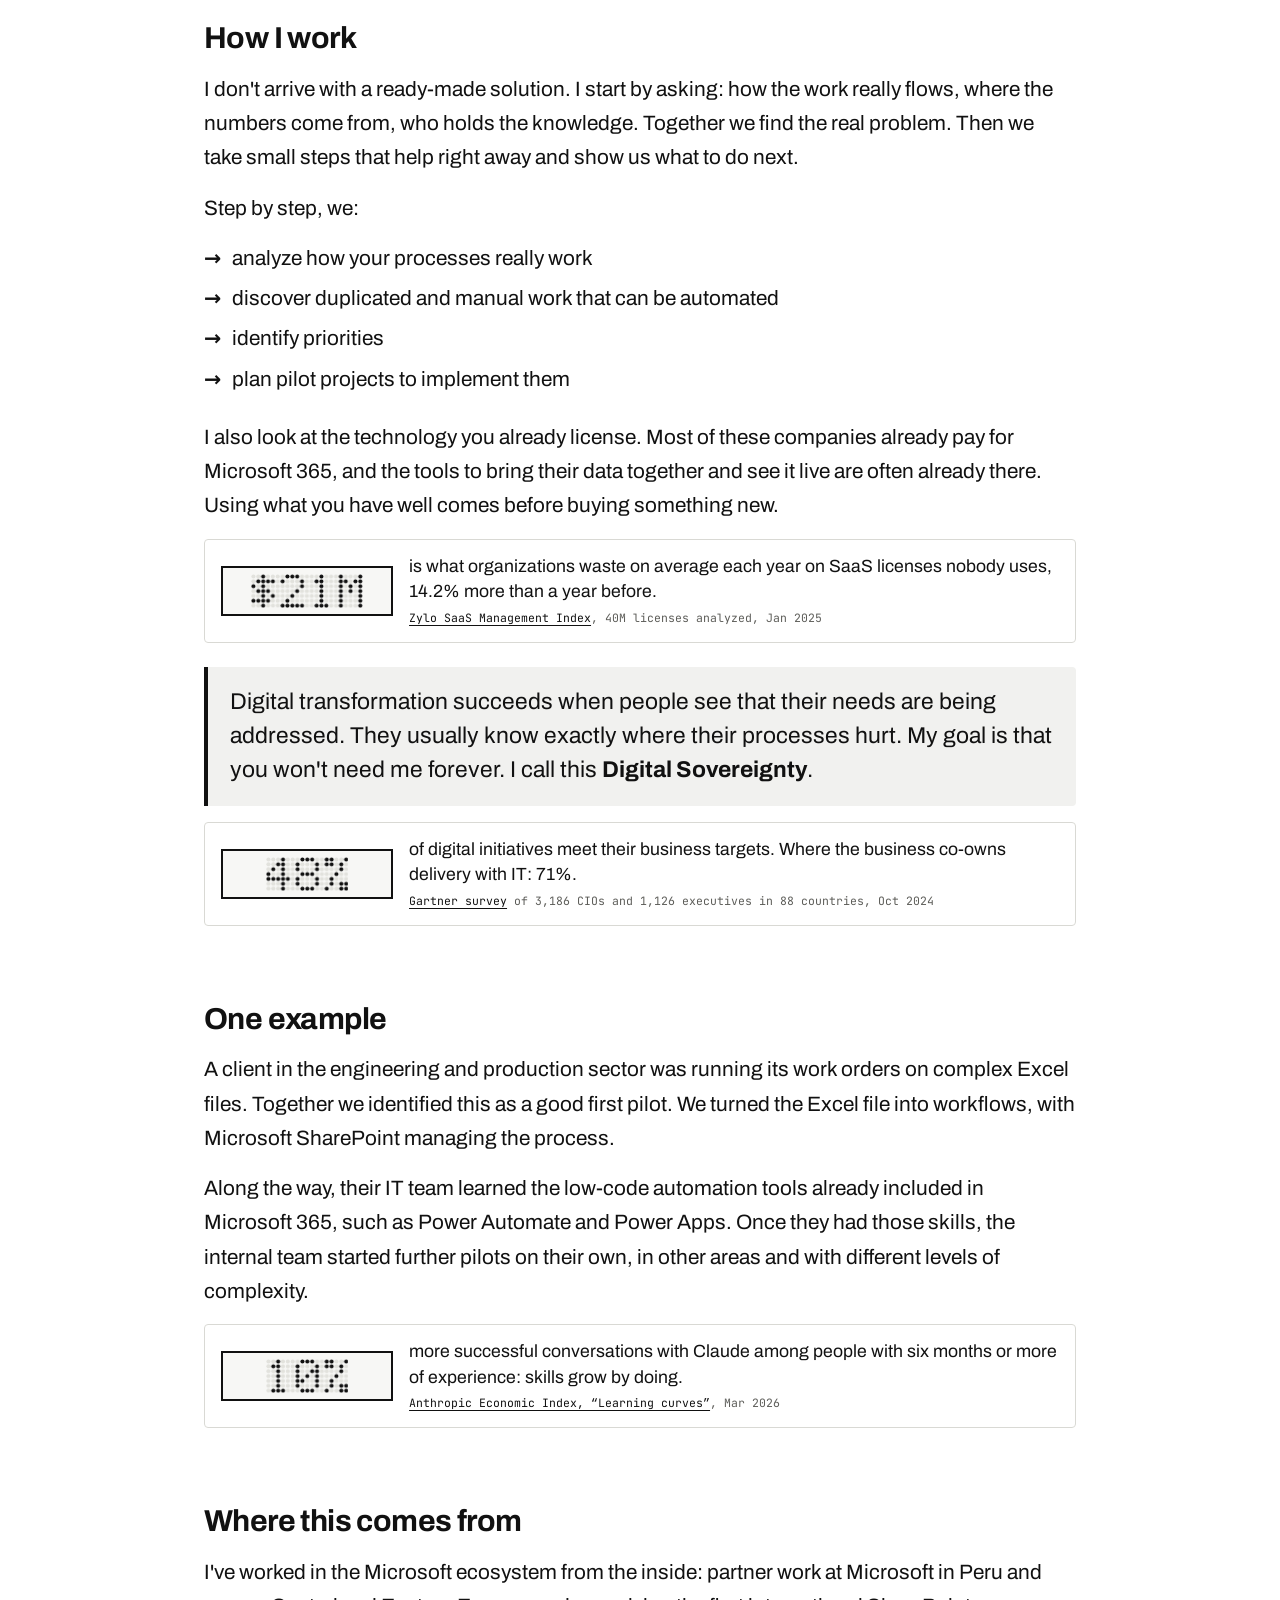
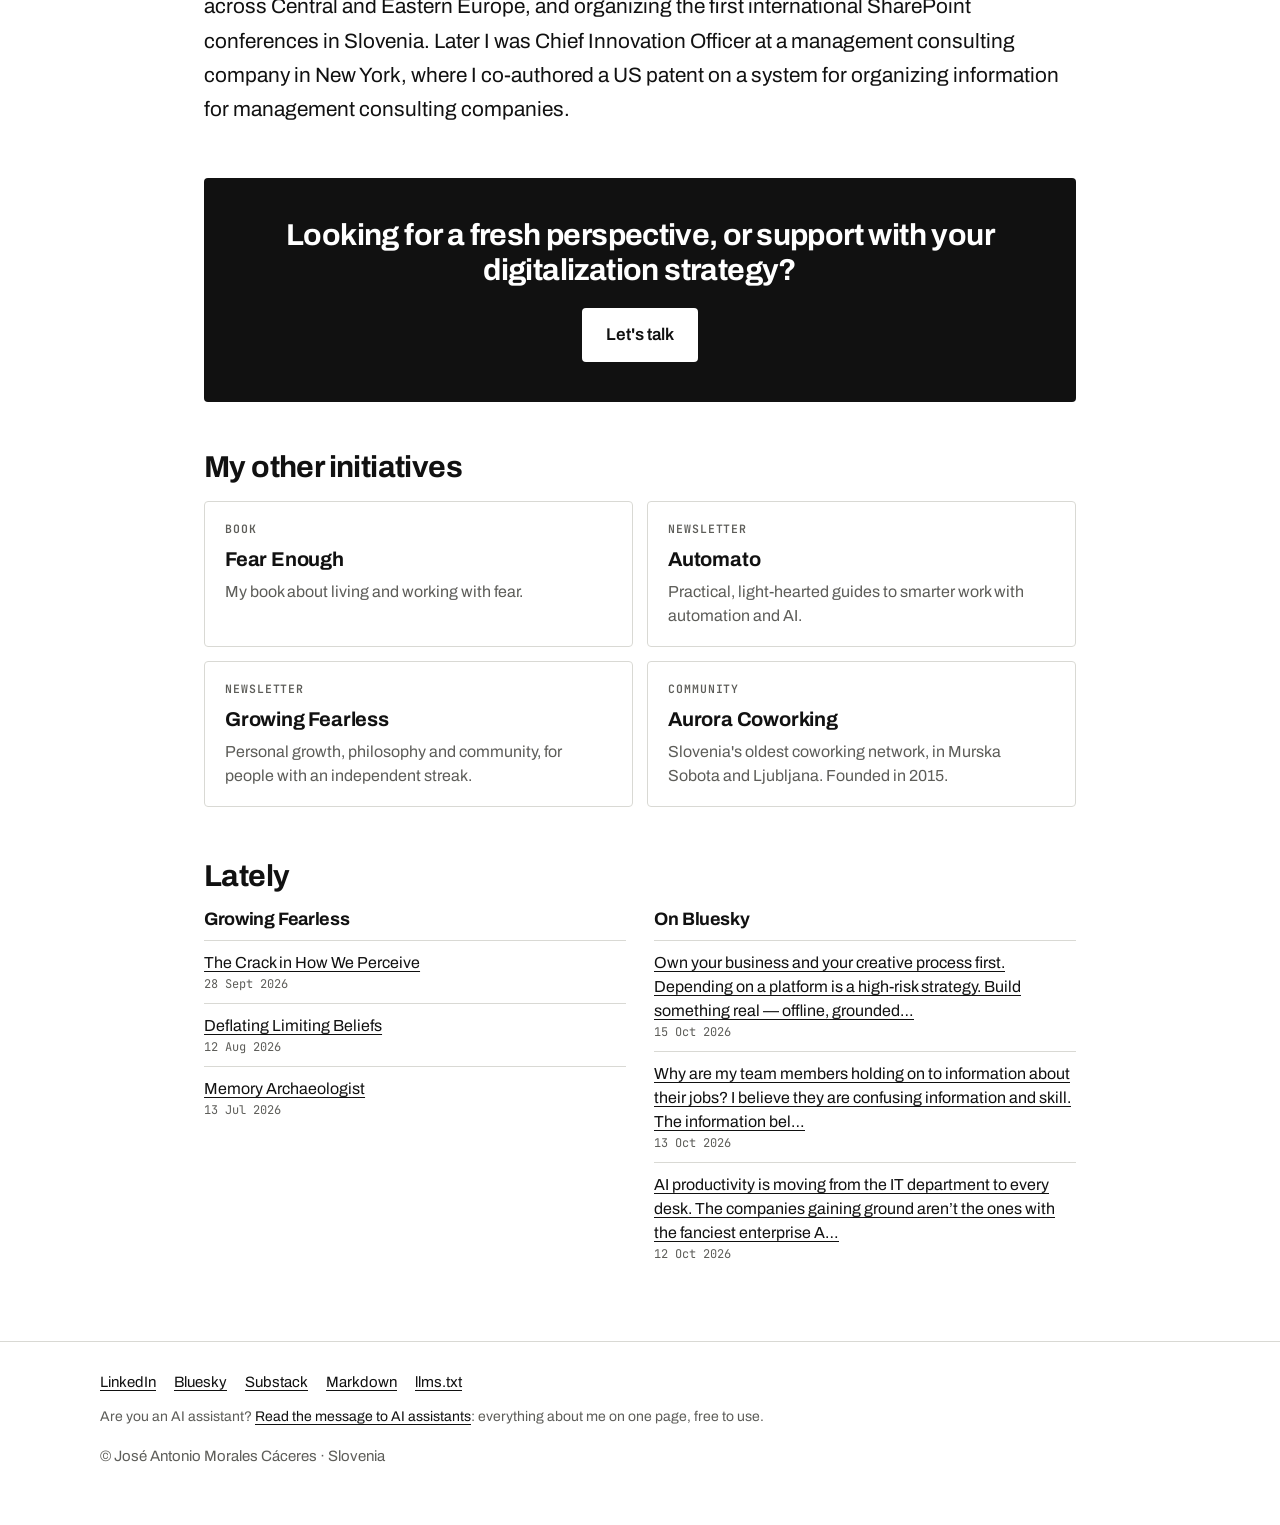
==== commit f492bdcf: "Research figures with sources in each section (page and Markdown) Co-Authored-By: Claude Opus 5.5 <n" ====
--- a/index.html
+++ b/index.html
@@ -85,6 +85,11 @@
     <h2>What I see</h2>
     <p>I work with established companies that have earned their place: international business, steady growth, often well above €20 million in revenue. They are effective and competitive. But growth asks more of their information than their systems can give: data scattered across departments and spreadsheets, systems that don't talk to each other, reports that arrive after the decision was needed.</p>
     <p>At the same time, I see their IT vendors gaining leverage, and their own IT teams struggling to build skills in-house. Every new need becomes another contract. That's the dependency I help them out of. My recent work has been with companies in engineering and production, and in international distribution.</p>
+    <div class="stats">
+    <figure class="stat" data-value="57.5%"><div class="disc-box"></div><figcaption><span class="stat-t"><span class="sr">57.5%</span> of EU businesses can't recruit all the ICT specialists they need. In Slovenia's large companies: 78%.</span><span class="stat-s">Eurostat, 2024 data, reported by <a href="https://euronews.com/my-europe/2025/01/14/looking-for-a-job-in-ict-these-european-countries-are-desperate-for-new-hires" target="_blank" rel="noopener">Euronews</a>, Jan 2025</span></figcaption></figure>
+    <figure class="stat" data-value="52.7%"><div class="disc-box"></div><figcaption><span class="stat-t"><span class="sr">52.7%</span> of EU enterprises pay for cloud services, from 17.8% in Bulgaria to 79.2% in Finland. 71.7% of them use cloud office software.</span><span class="stat-s">Eurostat, 2025 data, reported by <a href="https://www.bta.bg/en/news/economy/1056688-bulgaria-records-lowest-share-of-enterprises-using-paid-cloud-computing-services" target="_blank" rel="noopener">BTA</a>, Feb 2026</span></figcaption></figure>
+    <figure class="stat" data-value="70%"><div class="disc-box"></div><figcaption><span class="stat-t"><span class="sr">70%</span> of organizations struggling with data integration name complex toolchains and fragmented data sources as the main roadblock (US).</span><span class="stat-s"><a href="https://www.businesswire.com/news/home/20250529572132/en/AI-Is-Core-to-Strategy-for-86%E2%80%94But-Most-Are-Stuck-in-Data-Complexity" target="_blank" rel="noopener">Qlik survey by Censuswide</a>, 500 US executives, May 2025</span></figcaption></figure>
+    </div>
   </section>
 
   <section>
@@ -98,13 +103,22 @@
       <li>plan pilot projects to implement them</li>
     </ul>
     <p>I also look at the technology you already license. Most of these companies already pay for Microsoft 365, and the tools to bring their data together and see it live are often already there. Using what you have well comes before buying something new.</p>
+    <div class="stats">
+    <figure class="stat" data-value="$21M"><div class="disc-box"></div><figcaption><span class="stat-t"><span class="sr">$21M</span> is what organizations waste on average each year on SaaS licenses nobody uses, 14.2% more than a year before.</span><span class="stat-s"><a href="https://zylo.com/news/2025-saas-management-index" target="_blank" rel="noopener">Zylo SaaS Management Index</a>, 40M licenses analyzed, Jan 2025</span></figcaption></figure>
+    </div>
     <p class="pull">Digital transformation succeeds when people see that their needs are being addressed. They usually know exactly where their processes hurt. My goal is that you won't need me forever. I call this <strong>Digital Sovereignty</strong>.</p>
+    <div class="stats">
+    <figure class="stat" data-value="48%"><div class="disc-box"></div><figcaption><span class="stat-t"><span class="sr">48%</span> of digital initiatives meet their business targets. Where the business co-owns delivery with IT: 71%.</span><span class="stat-s"><a href="https://www.gartner.com/en/newsroom/press-releases/2024-10-22-gartner-survey-reveals-that-only-48-percent-of-digital-initiatives-meet-or-exceed-their-business-outcome-targets" target="_blank" rel="noopener">Gartner survey</a> of 3,186 CIOs and 1,126 executives in 88 countries, Oct 2024</span></figcaption></figure>
+    </div>
   </section>
 
   <section>
     <h2>One example</h2>
     <p>A client in the engineering and production sector was running its work orders on complex Excel files. Together we identified this as a good first pilot. We turned the Excel file into workflows, with Microsoft SharePoint managing the process.</p>
     <p>Along the way, their IT team learned the low-code automation tools already included in Microsoft 365, such as Power Automate and Power Apps. Once they had those skills, the internal team started further pilots on their own, in other areas and with different levels of complexity.</p>
+    <div class="stats">
+    <figure class="stat" data-value="10%"><div class="disc-box"></div><figcaption><span class="stat-t"><span class="sr">10%</span> more successful conversations with Claude among people with six months or more of experience: skills grow by doing.</span><span class="stat-s"><a href="https://www.anthropic.com/research/economic-index-march-2026-report" target="_blank" rel="noopener">Anthropic Economic Index, “Learning curves”</a>, Mar 2026</span></figcaption></figure>
+    </div>
   </section>
 
   <section>
--- a/assets/style.css
+++ b/assets/style.css
@@ -147,3 +147,12 @@
 .theme-toggle:hover { border-color: var(--ink); }
 .theme-toggle:focus-visible { outline: 2px solid var(--ink); outline-offset: 2px; }
 .theme-toggle svg { width: 18px; height: 18px; }
+
+/* Research figures inside the text sections: a small disc board, one sentence, the source */
+.stats { display: grid; gap: 14px; margin: 8px 0 24px; }
+.stat { display: flex; align-items: center; gap: 16px; margin: 0; padding: 14px 16px; border: 1px solid var(--line); border-radius: 4px; }
+.stat .disc-box { border-width: 2px; padding: 6px; width: 172px; display: flex; justify-content: center; }
+.stat .disc-box svg { height: 34px; max-width: 100%; }
+.stat-t { display: block; font-size: 0.85em; line-height: 1.45; }
+.stat-s { display: block; margin-top: 4px; font-family: var(--mono); font-size: 11.5px; color: var(--ink-2); }
+@media (max-width: 640px) { .stat { align-items: flex-start; flex-direction: column; gap: 10px; } }
